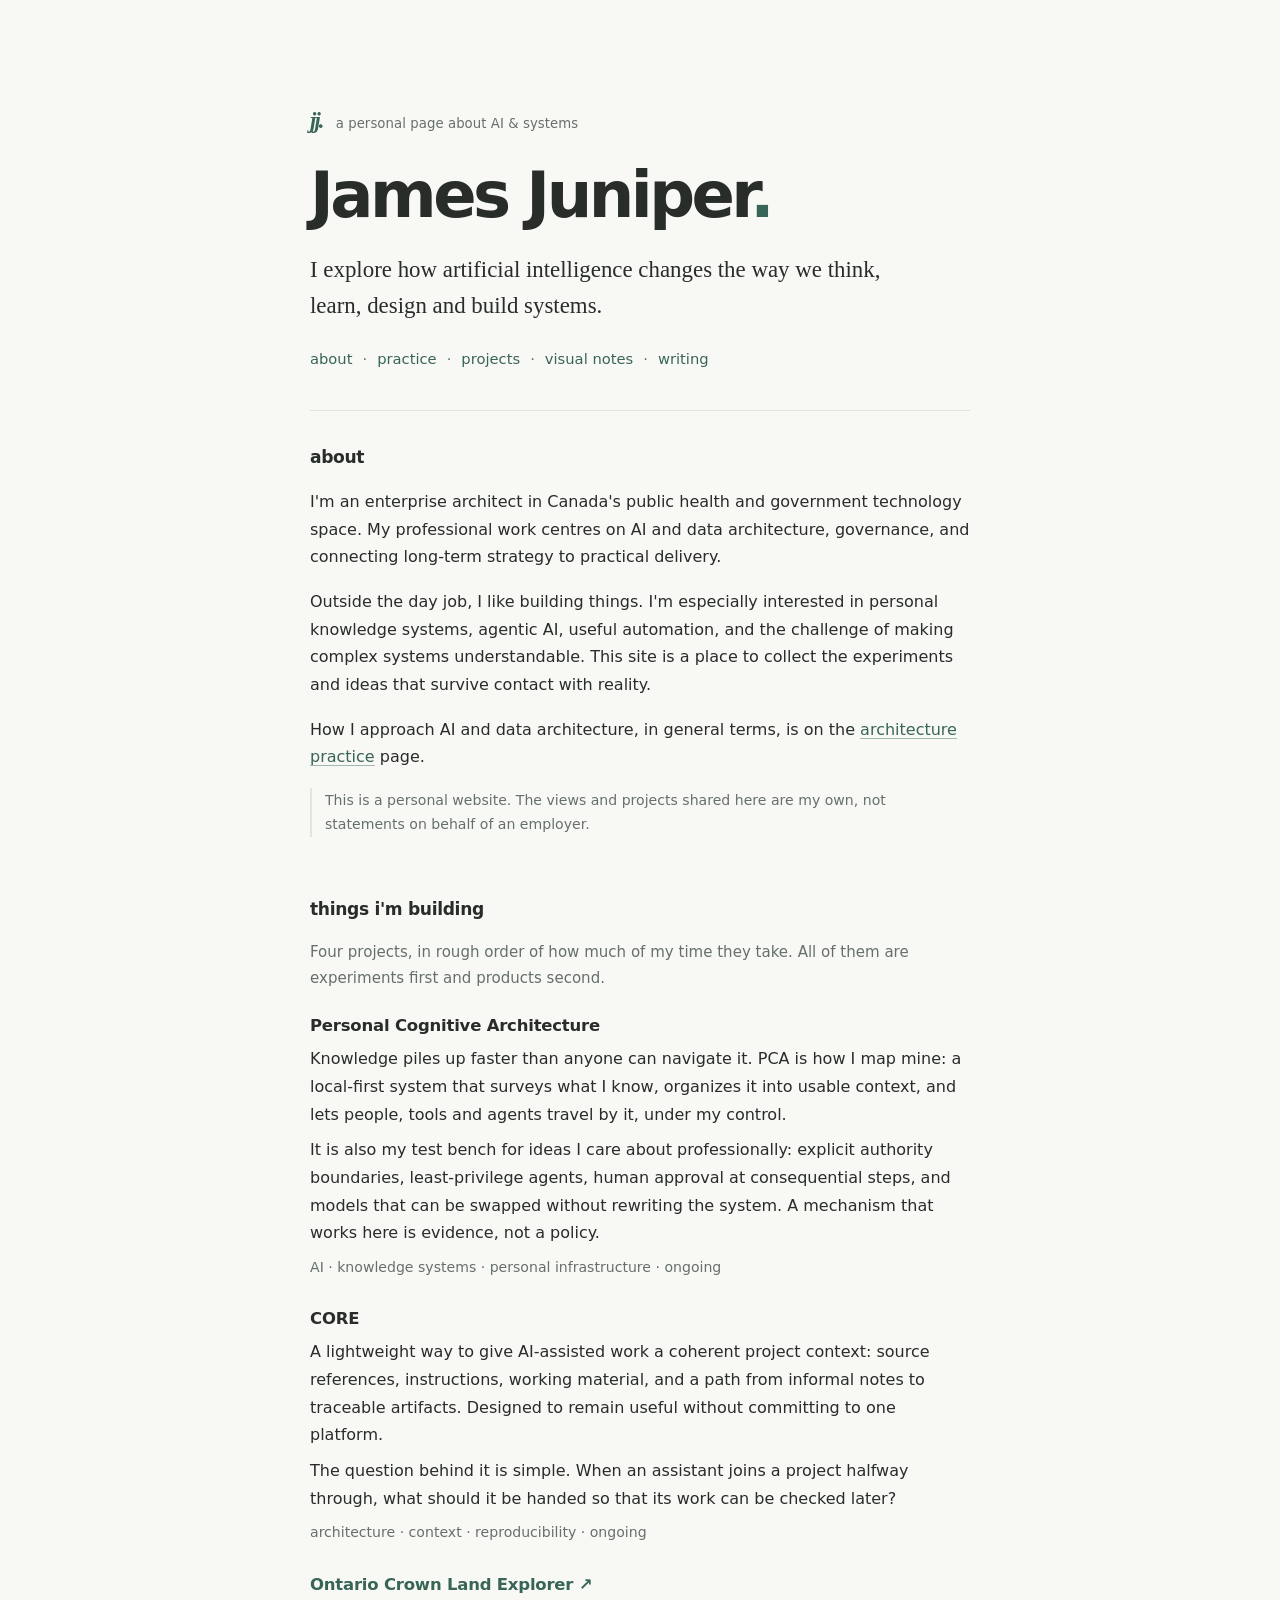
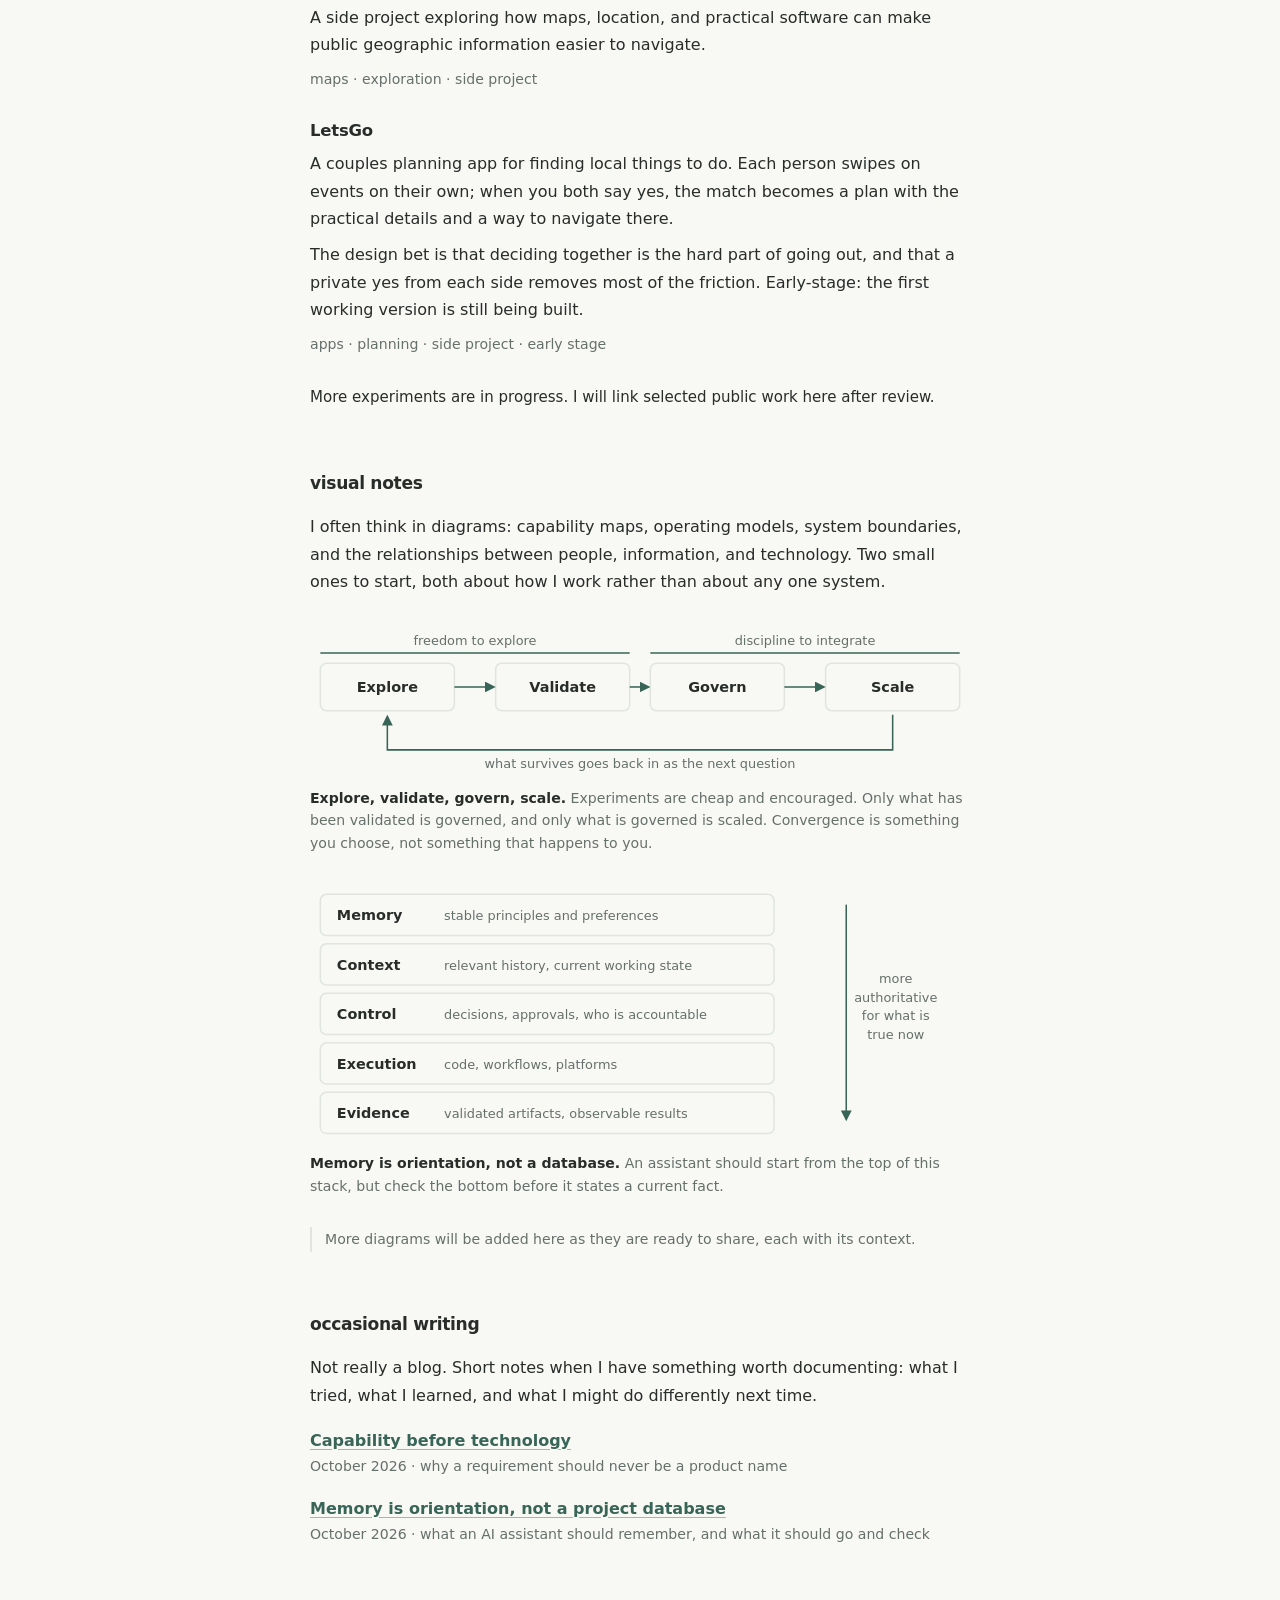
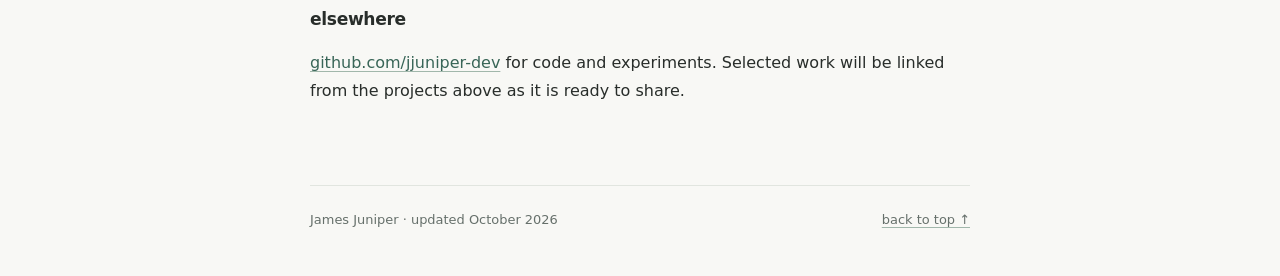
==== index.html @ 97892542 "Add architecture practice page and nav link Co-Authored-By: Claude Sonnet 5.5 <noreply@anthropic.com" ====
<!doctype html>
<html lang="en-CA">
<head>
  <meta charset="utf-8">
  <meta name="viewport" content="width=device-width, initial-scale=1">
  <meta name="color-scheme" content="light dark">
  <meta name="theme-color" content="#f8f8f5">
  <meta name="description" content="James Juniper — enterprise architect exploring applied AI, knowledge systems, and how we design and build useful technology.">
  <meta property="og:type" content="website">
  <meta property="og:title" content="James Juniper — AI & systems">
  <meta property="og:description" content="Ideas, experiments, systems, and the occasional note on AI and architecture.">
  <meta property="og:url" content="https://jjuniper-dev.github.io/">
  <meta name="author" content="James Juniper">
  <title>James Juniper — AI & systems</title>
  <link rel="stylesheet" href="styles.css">
  <link rel="icon" href="data:image/svg+xml,%3Csvg xmlns='http://www.w3.org/2000/svg' viewBox='0 0 64 64'%3E%3Crect width='64' height='64' rx='12' fill='%23252e29'/%3E%3Ctext x='32' y='43' text-anchor='middle' font-family='Georgia,serif' font-size='35' fill='white'%3Ej%3C/text%3E%3C/svg%3E">
</head>
<body id="top">
  <a class="skip-link" href="#main">Skip to content</a>
  <div class="page">
    <header class="site-header">
      <div class="topline"><span class="site-mark" aria-hidden="true">jj.</span><span class="quiet">a personal page about AI &amp; systems</span></div>
      <h1>James Juniper<span class="period">.</span></h1>
      <p class="lede">I explore how artificial intelligence changes the way we think, learn, design and build systems.</p>
      <nav aria-label="On this page">
        <a href="#about">about</a><span aria-hidden="true">·</span>
        <a href="practice.html">practice</a><span aria-hidden="true">·</span>
        <a href="#projects">projects</a><span aria-hidden="true">·</span>
        <a href="#visual-notes">visual notes</a><span aria-hidden="true">·</span>
        <a href="#writing">writing</a>
      </nav>
    </header>

    <main id="main">
      <section id="about" aria-labelledby="about-heading">
        <h2 id="about-heading">about</h2>
        <p>I'm an enterprise architect in Canada's public health and government technology space. My professional work centres on AI and data architecture, governance, and connecting long-term strategy to practical delivery.</p>
        <p>Outside the day job, I like building things. I'm especially interested in personal knowledge systems, agentic AI, useful automation, and the challenge of making complex systems understandable. This site is a place to collect the experiments and ideas that survive contact with reality.</p>
        <p>How I approach AI and data architecture, in general terms, is on the <a href="practice.html">architecture practice</a> page.</p>
        <p class="aside">This is a personal website. The views and projects shared here are my own, not statements on behalf of an employer.</p>
      </section>

      <section id="projects" aria-labelledby="projects-heading">
        <h2 id="projects-heading">things I'm building</h2>
        <p class="lead-in">Four projects, in rough order of how much of my time they take. All of them are experiments first and products second.</p>

        <div class="project">
          <h3>Personal Cognitive Architecture</h3>
          <p>Knowledge piles up faster than anyone can navigate it. PCA is how I map mine: a local-first system that surveys what I know, organizes it into usable context, and lets people, tools and agents travel by it, under my control.</p>
          <p>It is also my test bench for ideas I care about professionally: explicit authority boundaries, least-privilege agents, human approval at consequential steps, and models that can be swapped without rewriting the system. A mechanism that works here is evidence, not a policy.</p>
          <p class="meta">AI · knowledge systems · personal infrastructure · ongoing</p>
        </div>

        <div class="project">
          <h3>CORE</h3>
          <p>A lightweight way to give AI-assisted work a coherent project context: source references, instructions, working material, and a path from informal notes to traceable artifacts. Designed to remain useful without committing to one platform.</p>
          <p>The question behind it is simple. When an assistant joins a project halfway through, what should it be handed so that its work can be checked later?</p>
          <p class="meta">architecture · context · reproducibility · ongoing</p>
        </div>

        <div class="project">
          <h3><a href="https://github.com/jjuniper-dev/ontario-crown-land-explorer">Ontario Crown Land Explorer <span aria-hidden="true">↗</span></a></h3>
          <p>A side project exploring how maps, location, and practical software can make public geographic information easier to navigate.</p>
          <p class="meta">maps · exploration · side project</p>
        </div>

        <div class="project">
          <h3>LetsGo</h3>
          <p>A couples planning app for finding local things to do. Each person swipes on events on their own; when you both say yes, the match becomes a plan with the practical details and a way to navigate there.</p>
          <p>The design bet is that deciding together is the hard part of going out, and that a private yes from each side removes most of the friction. Early-stage: the first working version is still being built.</p>
          <p class="meta">apps · planning · side project · early stage</p>
        </div>

        <p class="more">More experiments are in progress. I will link selected public work here after review.</p>
      </section>

      <section id="visual-notes" aria-labelledby="visuals-heading">
        <h2 id="visuals-heading">visual notes</h2>
        <p>I often think in diagrams: capability maps, operating models, system boundaries, and the relationships between people, information, and technology. Two small ones to start, both about how I work rather than about any one system.</p>

        <figure>
          <svg viewBox="0 0 640 150" role="img" aria-labelledby="fig1-title fig1-desc" xmlns="http://www.w3.org/2000/svg">
            <title id="fig1-title">Explore, validate, govern, scale</title>
            <desc id="fig1-desc">Four stages in a row: explore, validate, govern, scale. A return arrow runs from scale back to explore, and a bracket marks explore and validate as the freedom to explore and govern and scale as the discipline to integrate.</desc>
            <defs>
              <marker id="arr" viewBox="0 0 10 10" refX="8" refY="5" markerWidth="7" markerHeight="7" orient="auto-start-reverse">
                <path d="M0 0L10 5L0 10z" class="fig-fill"/>
              </marker>
            </defs>
            <g class="fig-box">
              <rect x="10" y="40" width="130" height="46" rx="6"/>
              <rect x="180" y="40" width="130" height="46" rx="6"/>
              <rect x="330" y="40" width="130" height="46" rx="6"/>
              <rect x="500" y="40" width="130" height="46" rx="6"/>
            </g>
            <g class="fig-text" text-anchor="middle">
              <text x="75" y="68">Explore</text>
              <text x="245" y="68">Validate</text>
              <text x="395" y="68">Govern</text>
              <text x="565" y="68">Scale</text>
            </g>
            <g class="fig-line" fill="none" marker-end="url(#arr)">
              <path d="M140 63H178"/>
              <path d="M310 63H328"/>
              <path d="M460 63H498"/>
              <path d="M565 90V124H75V92"/>
            </g>
            <g class="fig-muted" text-anchor="middle">
              <text x="160" y="22">freedom to explore</text>
              <text x="480" y="22">discipline to integrate</text>
              <text x="320" y="142">what survives goes back in as the next question</text>
            </g>
            <g class="fig-line" fill="none">
              <path d="M10 30H310"/>
              <path d="M330 30H630"/>
            </g>
          </svg>
          <figcaption><strong>Explore, validate, govern, scale.</strong> Experiments are cheap and encouraged. Only what has been validated is governed, and only what is governed is scaled. Convergence is something you choose, not something that happens to you.</figcaption>
        </figure>

        <figure>
          <svg viewBox="0 0 640 250" role="img" aria-labelledby="fig2-title fig2-desc" xmlns="http://www.w3.org/2000/svg">
            <title id="fig2-title">Five layers from stable principles to observable evidence</title>
            <desc id="fig2-desc">A stack of five layers. From top to bottom: memory for stable preferences and principles, context for relevant history and current working state, control for decisions and approvals, execution for code and workflows, evidence for validated results. The lower layers are more authoritative for current facts.</desc>
            <g class="fig-box">
              <rect x="10" y="10" width="440" height="40" rx="6"/>
              <rect x="10" y="58" width="440" height="40" rx="6"/>
              <rect x="10" y="106" width="440" height="40" rx="6"/>
              <rect x="10" y="154" width="440" height="40" rx="6"/>
              <rect x="10" y="202" width="440" height="40" rx="6"/>
            </g>
            <g class="fig-text">
              <text x="26" y="35">Memory</text>
              <text x="26" y="83">Context</text>
              <text x="26" y="131">Control</text>
              <text x="26" y="179">Execution</text>
              <text x="26" y="227">Evidence</text>
            </g>
            <g class="fig-muted">
              <text x="130" y="35">stable principles and preferences</text>
              <text x="130" y="83">relevant history, current working state</text>
              <text x="130" y="131">decisions, approvals, who is accountable</text>
              <text x="130" y="179">code, workflows, platforms</text>
              <text x="130" y="227">validated artifacts, observable results</text>
            </g>
            <g class="fig-line" fill="none" marker-end="url(#arr)">
              <path d="M520 20V228"/>
            </g>
            <g class="fig-muted" text-anchor="middle">
              <text x="568" y="96">more</text>
              <text x="568" y="114">authoritative</text>
              <text x="568" y="132">for what is</text>
              <text x="568" y="150">true now</text>
            </g>
          </svg>
          <figcaption><strong>Memory is orientation, not a database.</strong> An assistant should start from the top of this stack, but check the bottom before it states a current fact.</figcaption>
        </figure>

        <p class="aside">More diagrams will be added here as they are ready to share, each with its context.</p>
      </section>

      <section id="writing" aria-labelledby="writing-heading">
        <h2 id="writing-heading">occasional writing</h2>
        <p>Not really a blog. Short notes when I have something worth documenting: what I tried, what I learned, and what I might do differently next time.</p>
        <ul class="posts">
          <li>
            <a href="writing/capability-before-technology.html">Capability before technology</a>
            <span class="meta">October 2026 · why a requirement should never be a product name</span>
          </li>
          <li>
            <a href="writing/memory-is-orientation.html">Memory is orientation, not a project database</a>
            <span class="meta">October 2026 · what an AI assistant should remember, and what it should go and check</span>
          </li>
        </ul>
      </section>

      <section id="elsewhere" aria-labelledby="elsewhere-heading">
        <h2 id="elsewhere-heading">elsewhere</h2>
        <p><a href="https://github.com/jjuniper-dev">github.com/jjuniper-dev</a> for code and experiments. Selected work will be linked from the projects above as it is ready to share.</p>
      </section>
    </main>

    <footer>
      <span>James Juniper · updated October 2026</span>
      <a href="#top">back to top ↑</a>
    </footer>
  </div>
</body>
</html>
---- styles.css ----
/* A small, accessible personal website. No framework, no scripts, no tracking. */
:root {
  color-scheme: light dark;
  --bg: #f8f8f5;
  --ink: #282d2a;
  --muted: #66706b;
  --accent: #386557;
  --rule: #e1e5df;
  --max: 710px;
}
* { box-sizing: border-box; }
html { scroll-behavior: smooth; scroll-padding-top: 1.5rem; }
body {
  margin: 0;
  background: var(--bg);
  color: var(--ink);
  font-family: ui-sans-serif, system-ui, -apple-system, BlinkMacSystemFont, "Segoe UI", sans-serif;
  font-size: 16px;
  line-height: 1.73;
  -webkit-font-smoothing: antialiased;
}
.page { max-width: var(--max); padding: 0 25px; margin: 0 auto; }
a { color: var(--accent); text-decoration-color: #a1b7ab; text-underline-offset: .2em; }
a:hover { text-decoration-color: currentColor; }
a:focus-visible { outline: 2px solid var(--accent); outline-offset: 4px; border-radius: 2px; }
.skip-link { position: absolute; left: -1000px; top: 8px; padding: 8px 12px; z-index: 10; background: var(--bg); }
.skip-link:focus { left: 12px; }
.site-header { padding-top: clamp(48px, 11vw, 102px); padding-bottom: 39px; border-bottom: 1px solid var(--rule); }
.topline { display: flex; align-items: baseline; gap: 13px; color: var(--muted); font-size: .83rem; letter-spacing: .005em; }
.site-mark { font-family: Georgia, "Times New Roman", serif; font-size: 1.4rem; font-weight: bold; font-style: italic; color: var(--accent); letter-spacing: -.08em; }
h1 { margin: 18px 0 4px; font-size: clamp(2.55rem, 7vw, 4rem); line-height: 1.13; letter-spacing: -.055em; font-weight: 650; }
.period { color: var(--accent); }
.lede { font-family: Georgia, "Times New Roman", serif; font-size: clamp(1.15rem, 3vw, 1.43rem); line-height: 1.55; margin: 21px 0 23px; max-width: 590px; }
nav { display: flex; flex-wrap: wrap; gap: 10px; color: var(--muted); font-size: .92rem; }
nav a { text-decoration: none; color: var(--accent); }
nav a:hover { text-decoration: underline; }
section { padding: 32px 0 8px; scroll-margin-top: 20px; }
section + section { margin-top: 1px; }
h2 { font-size: 1.07rem; font-weight: 700; letter-spacing: -.02em; margin: 0 0 15px; text-transform: lowercase; }
p { margin: 0 0 17px; }
h3 { font-size: 1.03rem; line-height: 1.45; margin: 0 0 7px; font-weight: 650; letter-spacing: -.012em; }
h3 a { text-decoration: none; }
h3 a:hover { text-decoration: underline; }
.project { margin: 23px 0 28px; }
.project p { margin-bottom: 8px; }
.meta, .aside { font-size: .88rem; color: var(--muted); }
.aside { padding-left: 13px; border-left: 2px solid var(--rule); }
.more { font-size: .94rem; }
footer { display: flex; justify-content: space-between; gap: 12px; border-top: 1px solid var(--rule); color: var(--muted); font-size: .81rem; margin-top: 55px; padding: 23px 0 45px; }
footer a { color: var(--muted); }
@media (max-width: 480px) {
  body { font-size: 15.5px; line-height: 1.69; }
  .page { padding: 0 21px; }
  .site-header { padding-bottom: 26px; }
  section { padding-top: 26px; }
  footer { flex-direction: column; }
}
@media (prefers-color-scheme: dark) {
  :root { --bg: #181d1a; --ink: #e7e9e3; --muted: #abb6ae; --accent: #9ed5b5; --rule: #38433c; }
  a { text-decoration-color: #687e70; }
}
@media (prefers-reduced-motion: reduce) { html { scroll-behavior: auto; } }
@media print {
  :root { --bg: #fff; --ink: #111; --muted: #555; --accent: #164735; --rule: #ddd; }
  body { font-size: 12pt; }
  .site-header { padding-top: 0; }
  nav, .skip-link { display: none; }
  a::after { content: none; }
}

/* Additions: lead-in text, figures, writing list, post pages */
.lead-in { color: var(--muted); font-size: .94rem; }
figure { margin: 26px 0 30px; }
figure svg { width: 100%; height: auto; display: block; }
figcaption { margin-top: 10px; font-size: .88rem; color: var(--muted); line-height: 1.6; }
figcaption strong { color: var(--ink); }
.fig-box rect { fill: none; stroke: var(--rule); stroke-width: 1.5; }
.fig-line { stroke: var(--accent); stroke-width: 1.5; }
.fig-fill { fill: var(--accent); }
.fig-text text { fill: var(--ink); font: 600 14px ui-sans-serif, system-ui, sans-serif; }
.fig-muted text { fill: var(--muted); font: 12.5px ui-sans-serif, system-ui, sans-serif; }
.posts { list-style: none; margin: 0 0 17px; padding: 0; }
.posts li { margin: 0 0 16px; }
.posts a { font-weight: 650; }
.posts .meta { display: block; }
.site-header.slim { padding-top: clamp(28px, 6vw, 56px); padding-bottom: 18px; }
.site-header.slim .site-mark { text-decoration: none; }
.post h1 { font-size: clamp(1.9rem, 5vw, 2.6rem); margin-top: 28px; }
.post h2 { text-transform: none; margin-top: 28px; }
.plain { margin: 0 0 17px; padding-left: 1.2em; }
.plain li { margin-bottom: 6px; }
.post .lede { margin-top: 12px; }
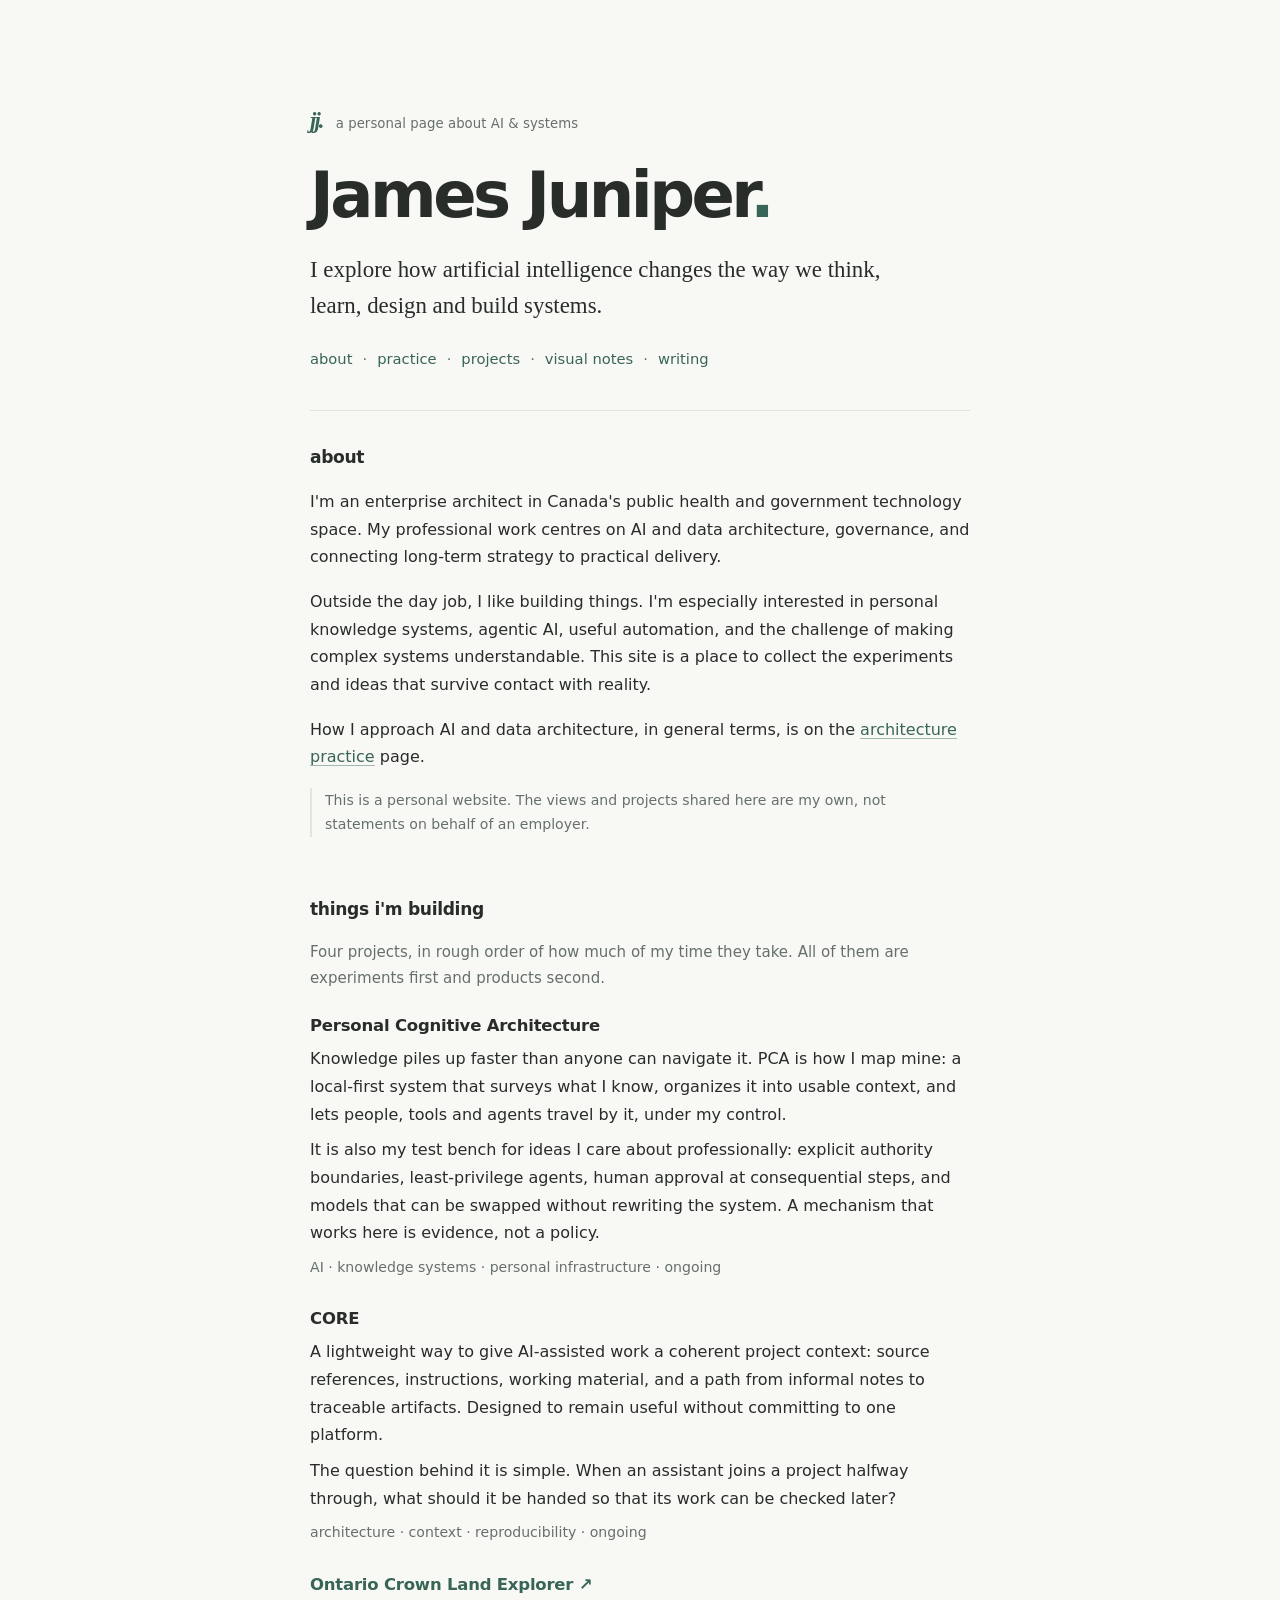
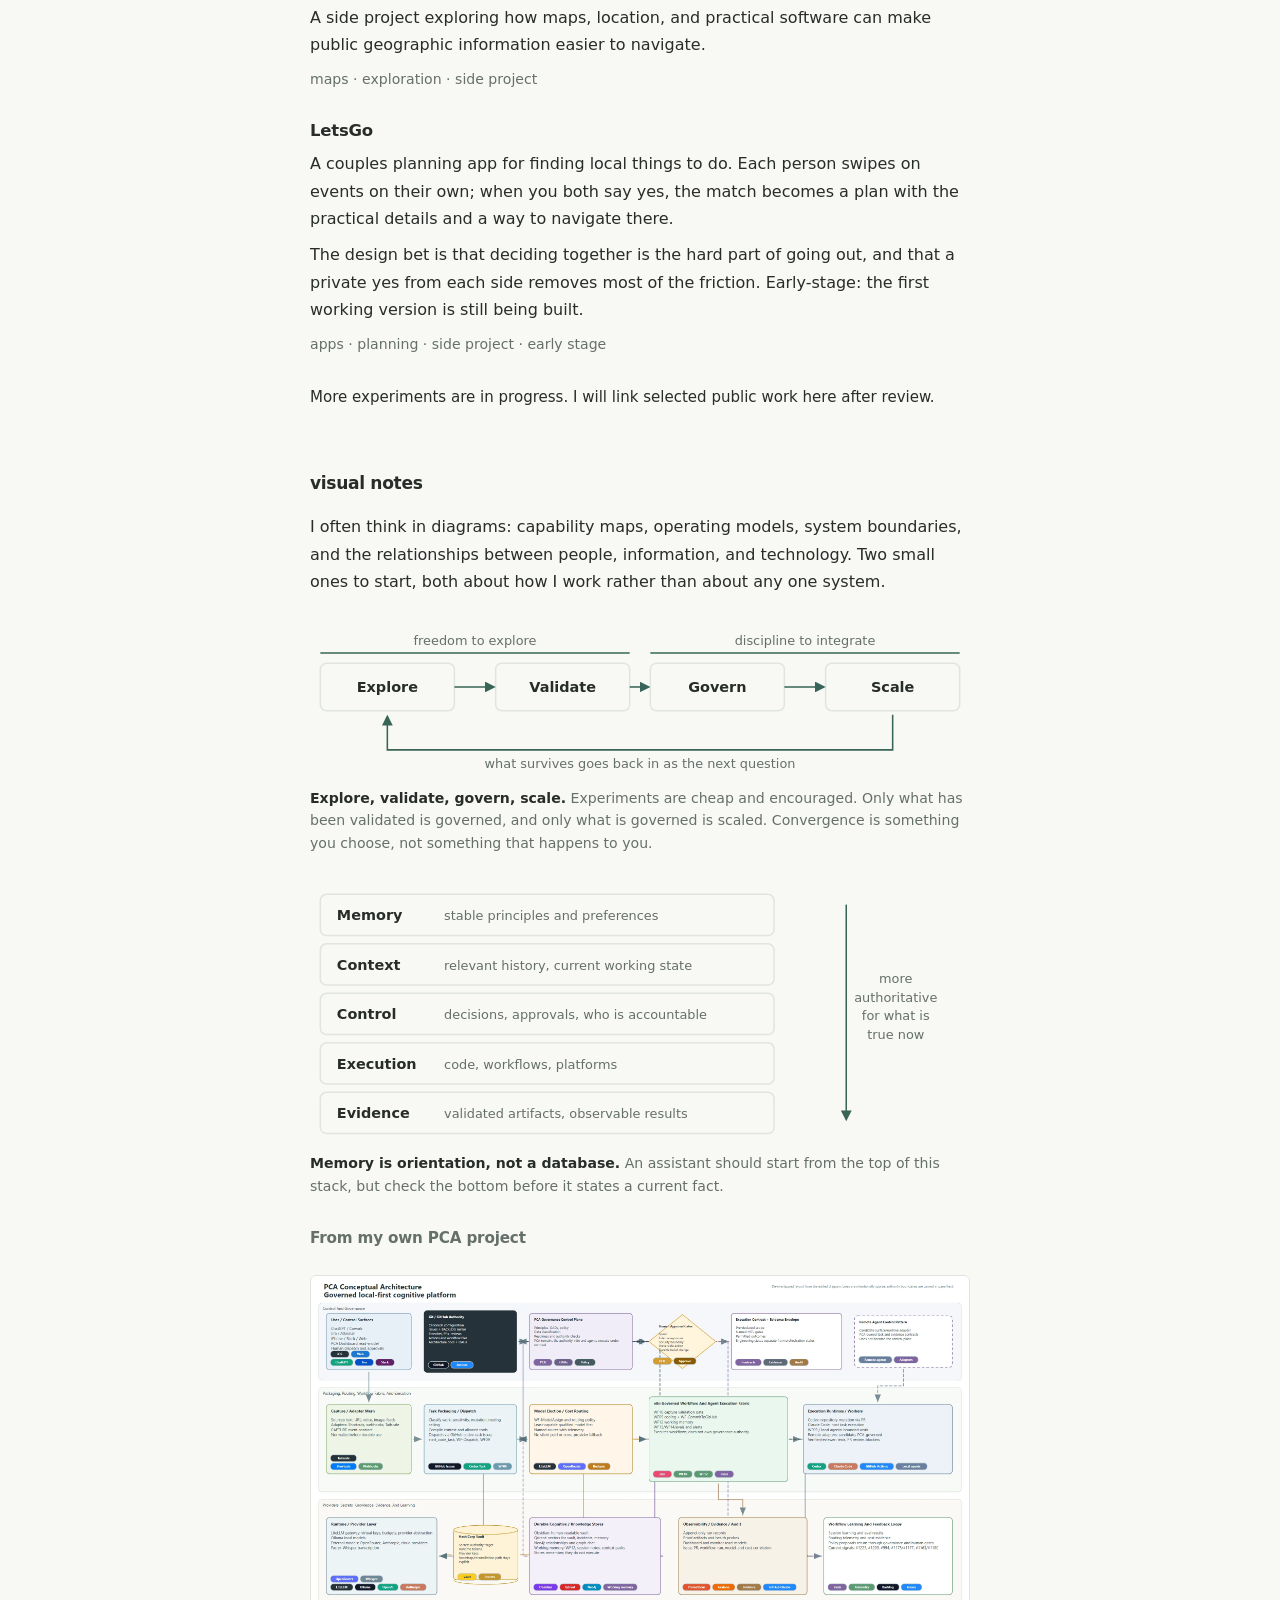
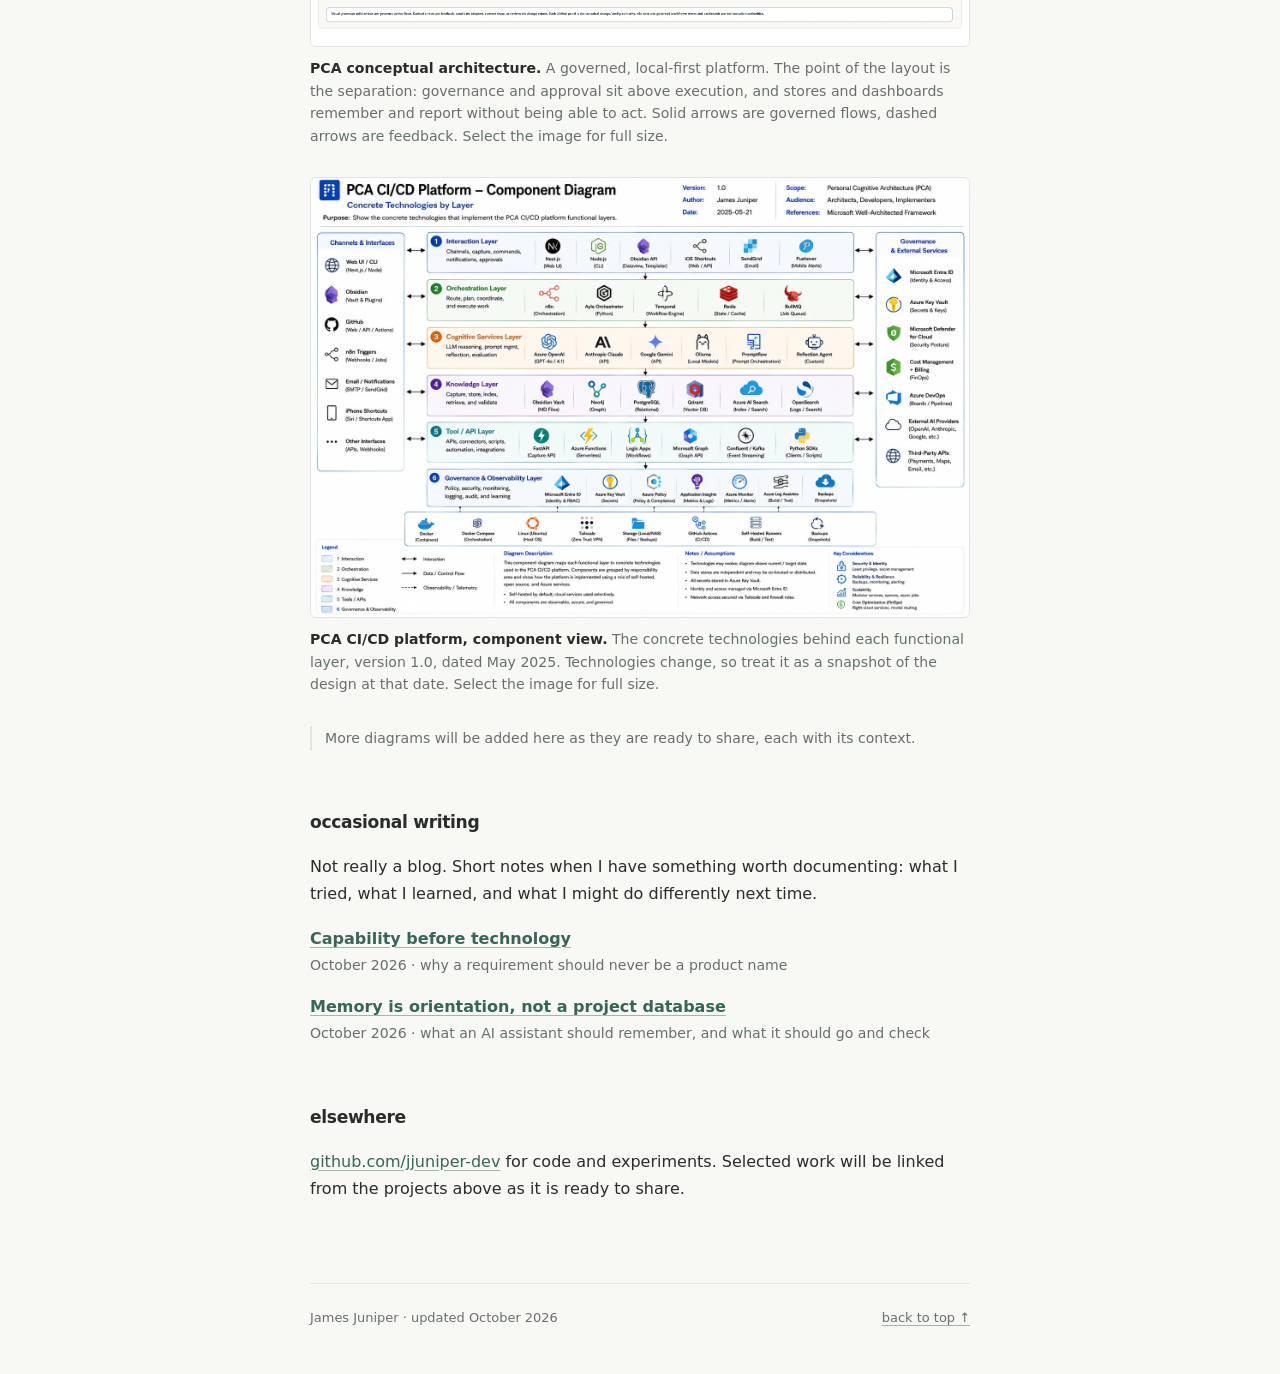
==== commit 54b0126d: "Add two PCA diagrams to visual notes Co-Authored-By: Claude Sonnet 5.5 <noreply@anthropic.com> Claud" ====
--- a/index.html
+++ b/index.html
@@ -156,6 +156,24 @@
           <figcaption><strong>Memory is orientation, not a database.</strong> An assistant should start from the top of this stack, but check the bottom before it states a current fact.</figcaption>
         </figure>
 
+        <h3 class="fig-group">From my own PCA project</h3>
+
+        <figure>
+          <a href="images/pca-conceptual-architecture.webp">
+            <img src="images/pca-conceptual-architecture.webp" width="2560" height="1440" loading="lazy"
+              alt="PCA conceptual architecture. Three bands of boxes: control and governance at the top (control surfaces, GitHub as change authority, governance control plane, human approval gates, execution contract and evidence envelope); packaging, routing and workflow execution in the middle (capture, task dispatch, model routing, a governed workflow fabric, execution runtimes); and providers, secrets, knowledge stores, observability and learning loops at the bottom.">
+          </a>
+          <figcaption><strong>PCA conceptual architecture.</strong> A governed, local-first platform. The point of the layout is the separation: governance and approval sit above execution, and stores and dashboards remember and report without being able to act. Solid arrows are governed flows, dashed arrows are feedback. Select the image for full size.</figcaption>
+        </figure>
+
+        <figure>
+          <a href="images/pca-cicd-components.webp">
+            <img src="images/pca-cicd-components.webp" width="1536" height="1024" loading="lazy"
+              alt="PCA CI/CD platform component diagram. Six layers from top to bottom: interaction, orchestration, cognitive services, knowledge, tools and APIs, and governance and observability, over a base of containers, host, network and storage. Channels and interfaces sit to the left; governance and external services to the right.">
+          </a>
+          <figcaption><strong>PCA CI/CD platform, component view.</strong> The concrete technologies behind each functional layer, version 1.0, dated May 2025. Technologies change, so treat it as a snapshot of the design at that date. Select the image for full size.</figcaption>
+        </figure>
+
         <p class="aside">More diagrams will be added here as they are ready to share, each with its context.</p>
       </section>
 
--- a/styles.css
+++ b/styles.css
@@ -90,3 +90,6 @@
 .plain { margin: 0 0 17px; padding-left: 1.2em; }
 .plain li { margin-bottom: 6px; }
 .post .lede { margin-top: 12px; }
+figure img { width: 100%; height: auto; display: block; border: 1px solid var(--rule); border-radius: 6px; background: #fff; }
+figure > a { display: block; }
+.fig-group { margin: 30px 0 0; font-size: .95rem; color: var(--muted); font-weight: 650; }
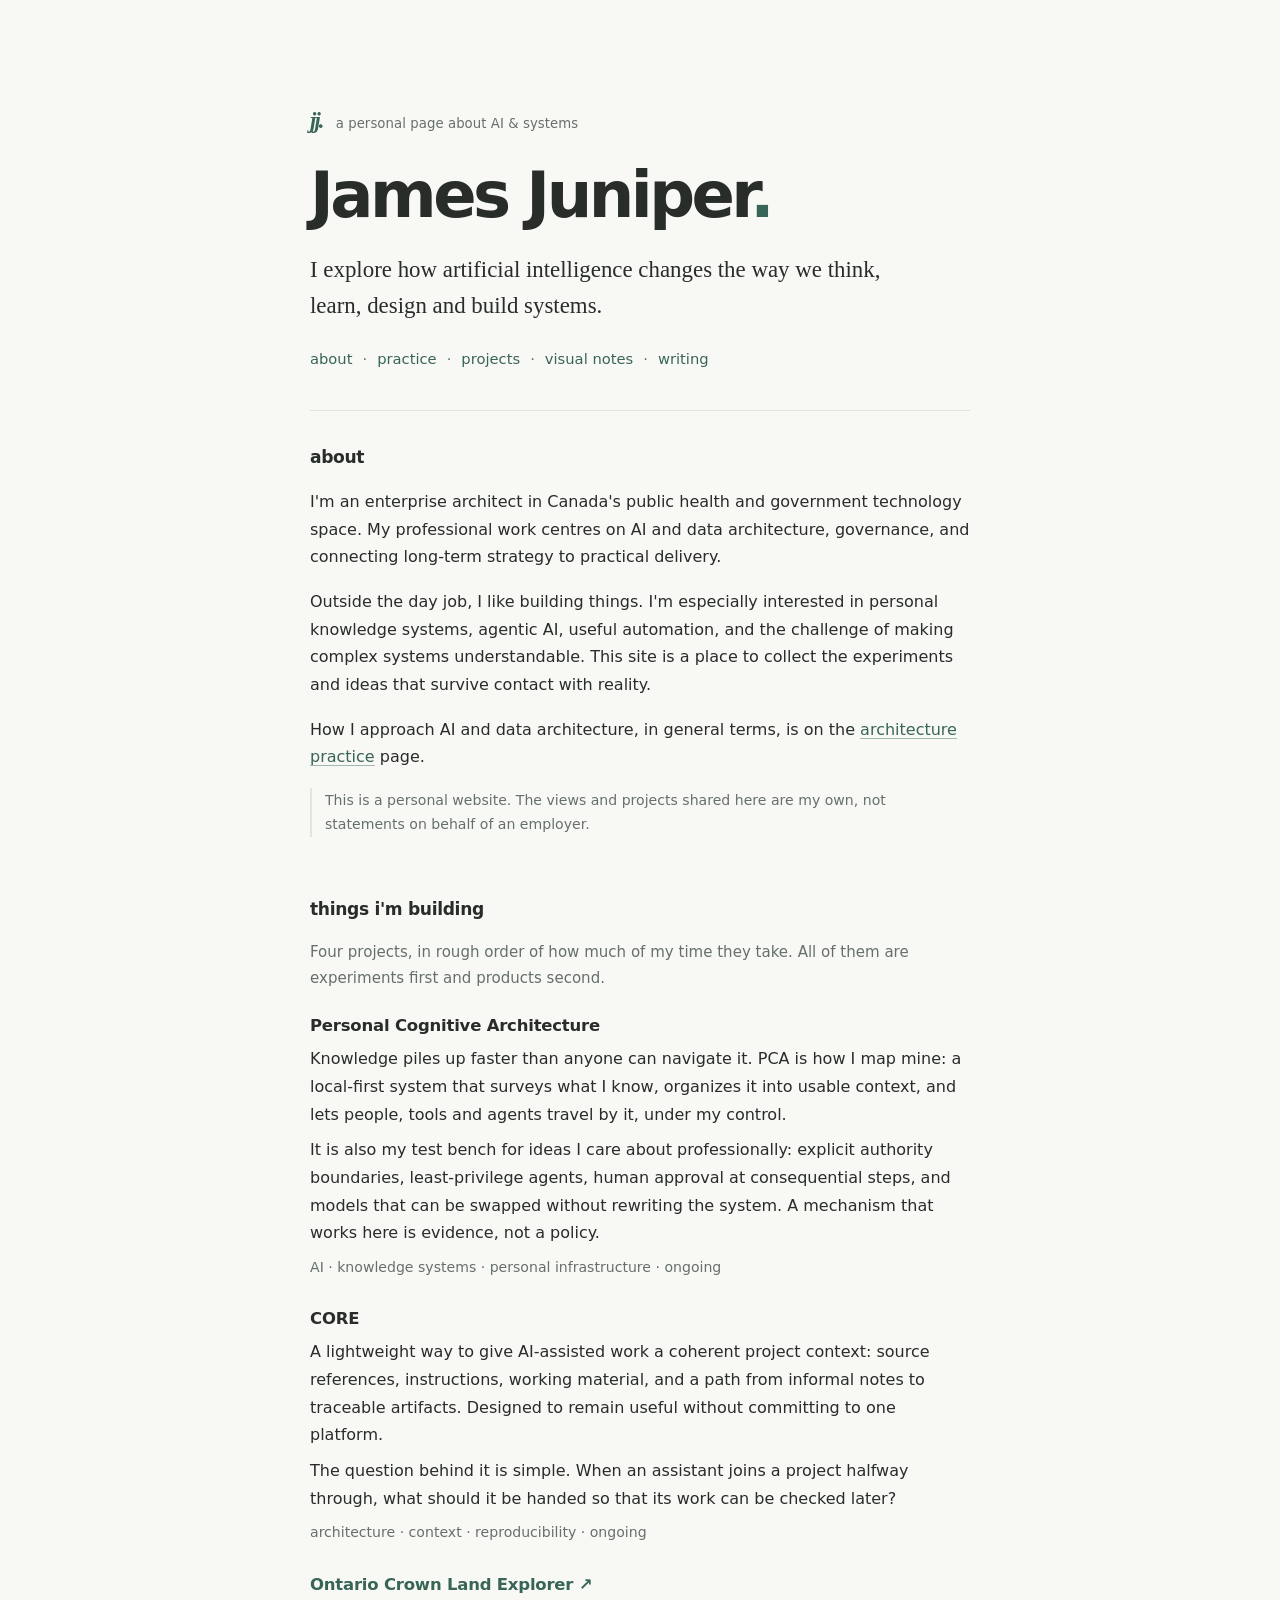
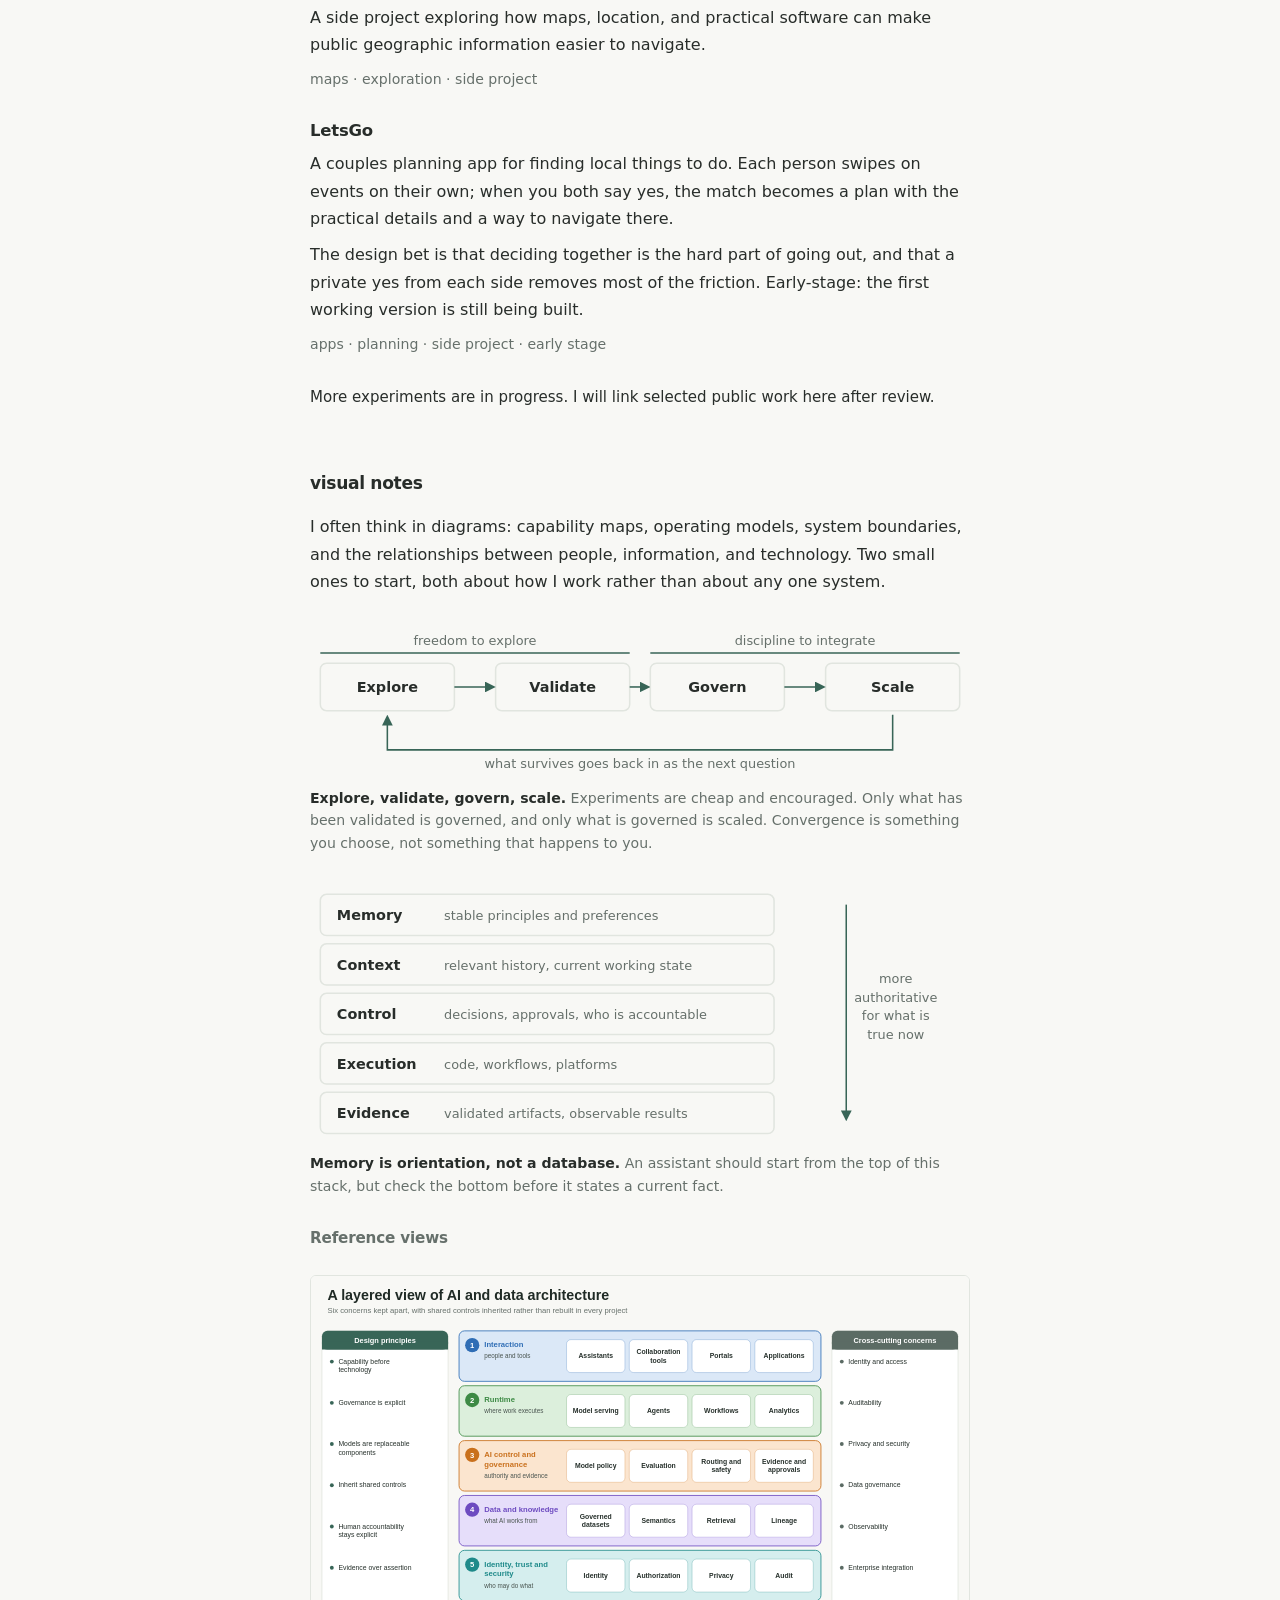
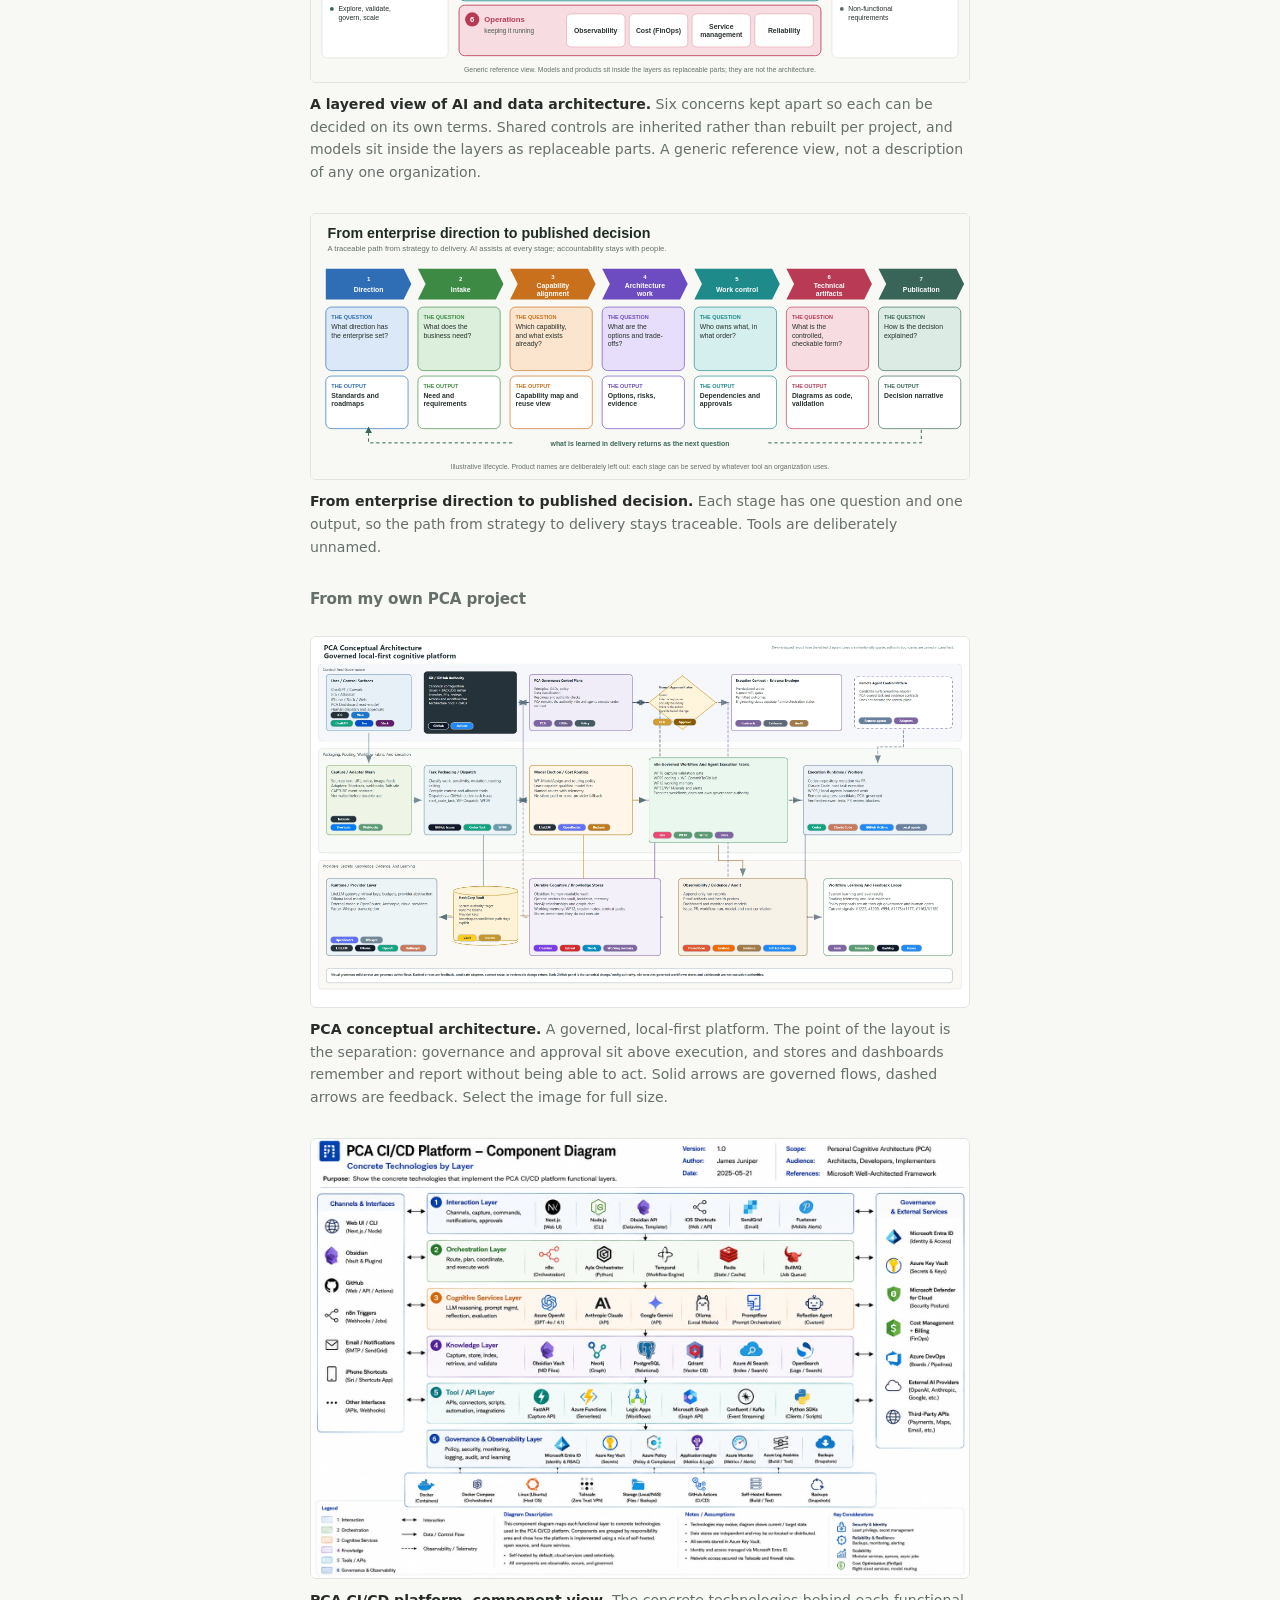
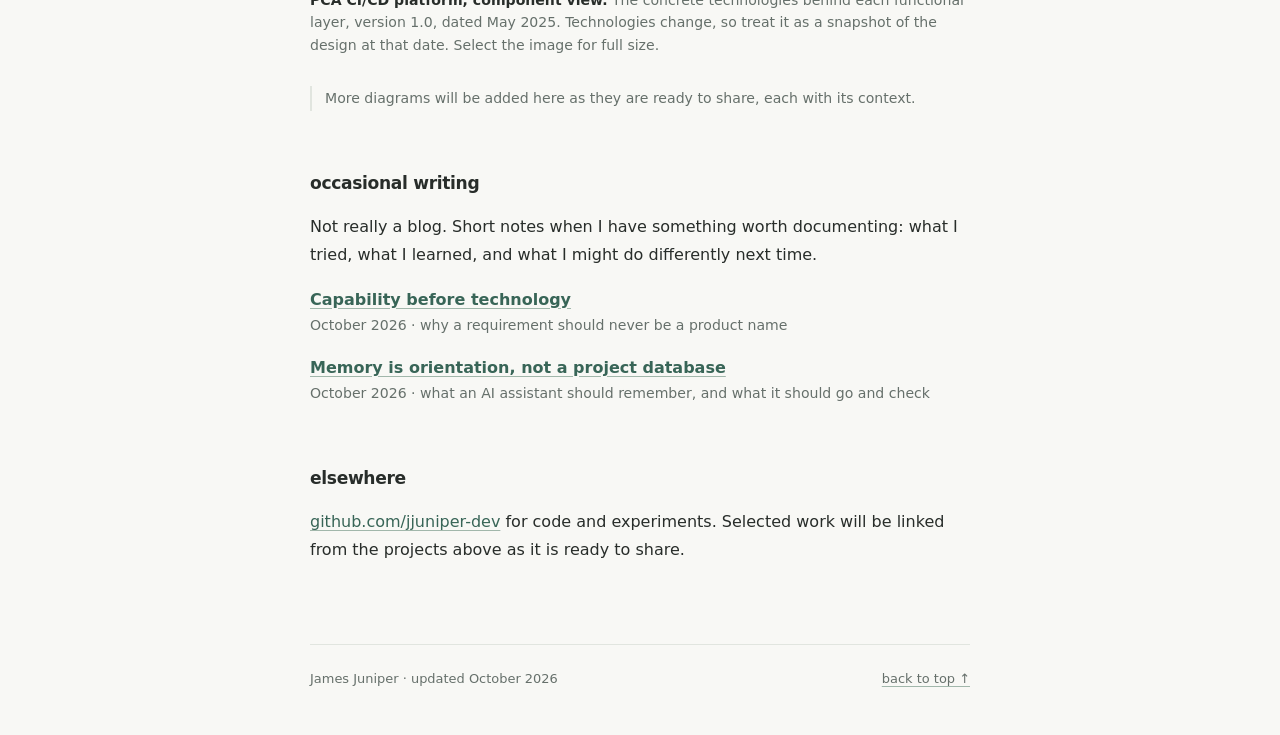
==== commit a6fc2654: "Add two original reference diagrams to visual notes Co-Authored-By: Claude Sonnet 5.5 <noreply@anthr" ====
--- a/index.html
+++ b/index.html
@@ -156,6 +156,24 @@
           <figcaption><strong>Memory is orientation, not a database.</strong> An assistant should start from the top of this stack, but check the bottom before it states a current fact.</figcaption>
         </figure>
 
+        <h3 class="fig-group">Reference views</h3>
+
+        <figure>
+          <a href="images/ai-data-architecture-layers.svg">
+            <img src="images/ai-data-architecture-layers.svg" width="1200" height="740" loading="lazy"
+              alt="A layered view of AI and data architecture. Six stacked layers: interaction, runtime, AI control and governance, data and knowledge, identity trust and security, and operations. A left panel lists design principles and a right panel lists cross-cutting concerns.">
+          </a>
+          <figcaption><strong>A layered view of AI and data architecture.</strong> Six concerns kept apart so each can be decided on its own terms. Shared controls are inherited rather than rebuilt per project, and models sit inside the layers as replaceable parts. A generic reference view, not a description of any one organization.</figcaption>
+        </figure>
+
+        <figure>
+          <a href="images/intent-to-decision-lifecycle.svg">
+            <img src="images/intent-to-decision-lifecycle.svg" width="1200" height="484" loading="lazy"
+              alt="A seven-stage lifecycle: direction, intake, capability alignment, architecture work, work control, technical artifacts, publication. Each stage shows the question it answers and the output it produces, with a return arrow from the last stage to the first.">
+          </a>
+          <figcaption><strong>From enterprise direction to published decision.</strong> Each stage has one question and one output, so the path from strategy to delivery stays traceable. Tools are deliberately unnamed.</figcaption>
+        </figure>
+
         <h3 class="fig-group">From my own PCA project</h3>
 
         <figure>
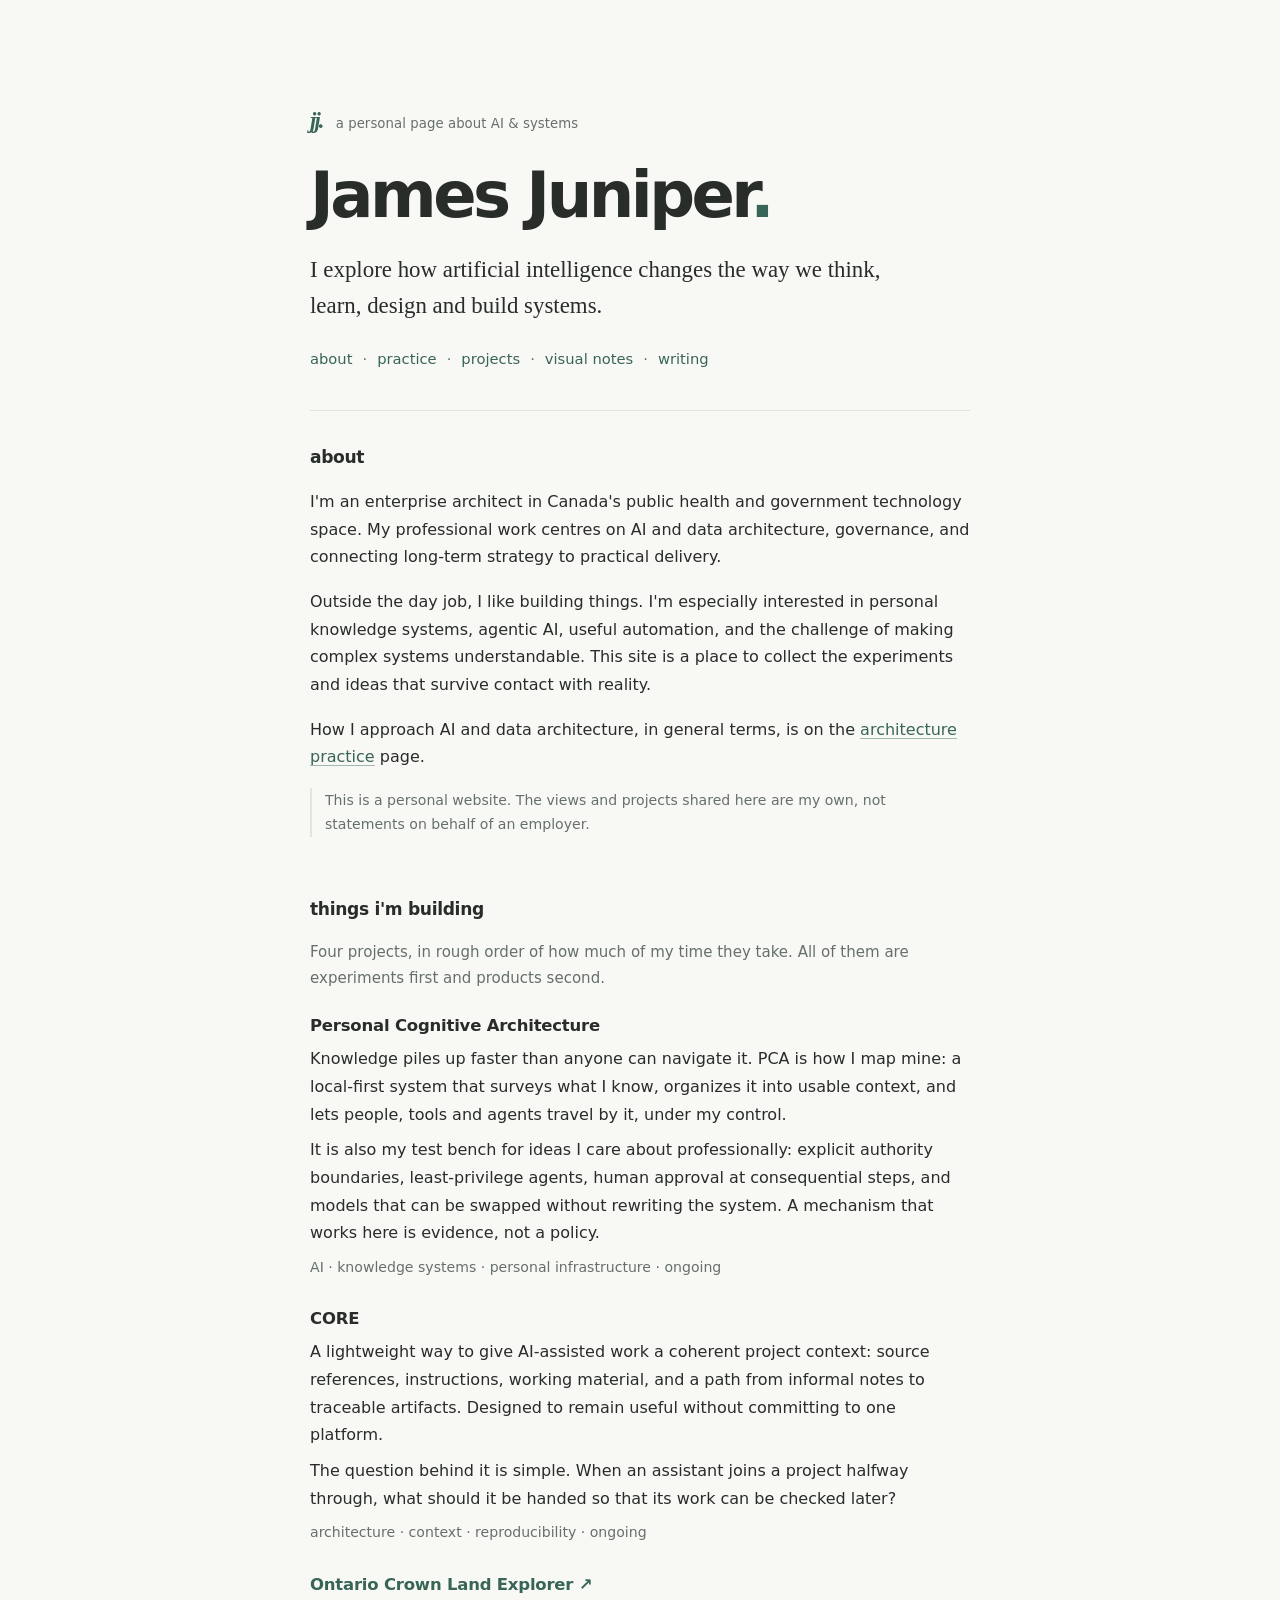
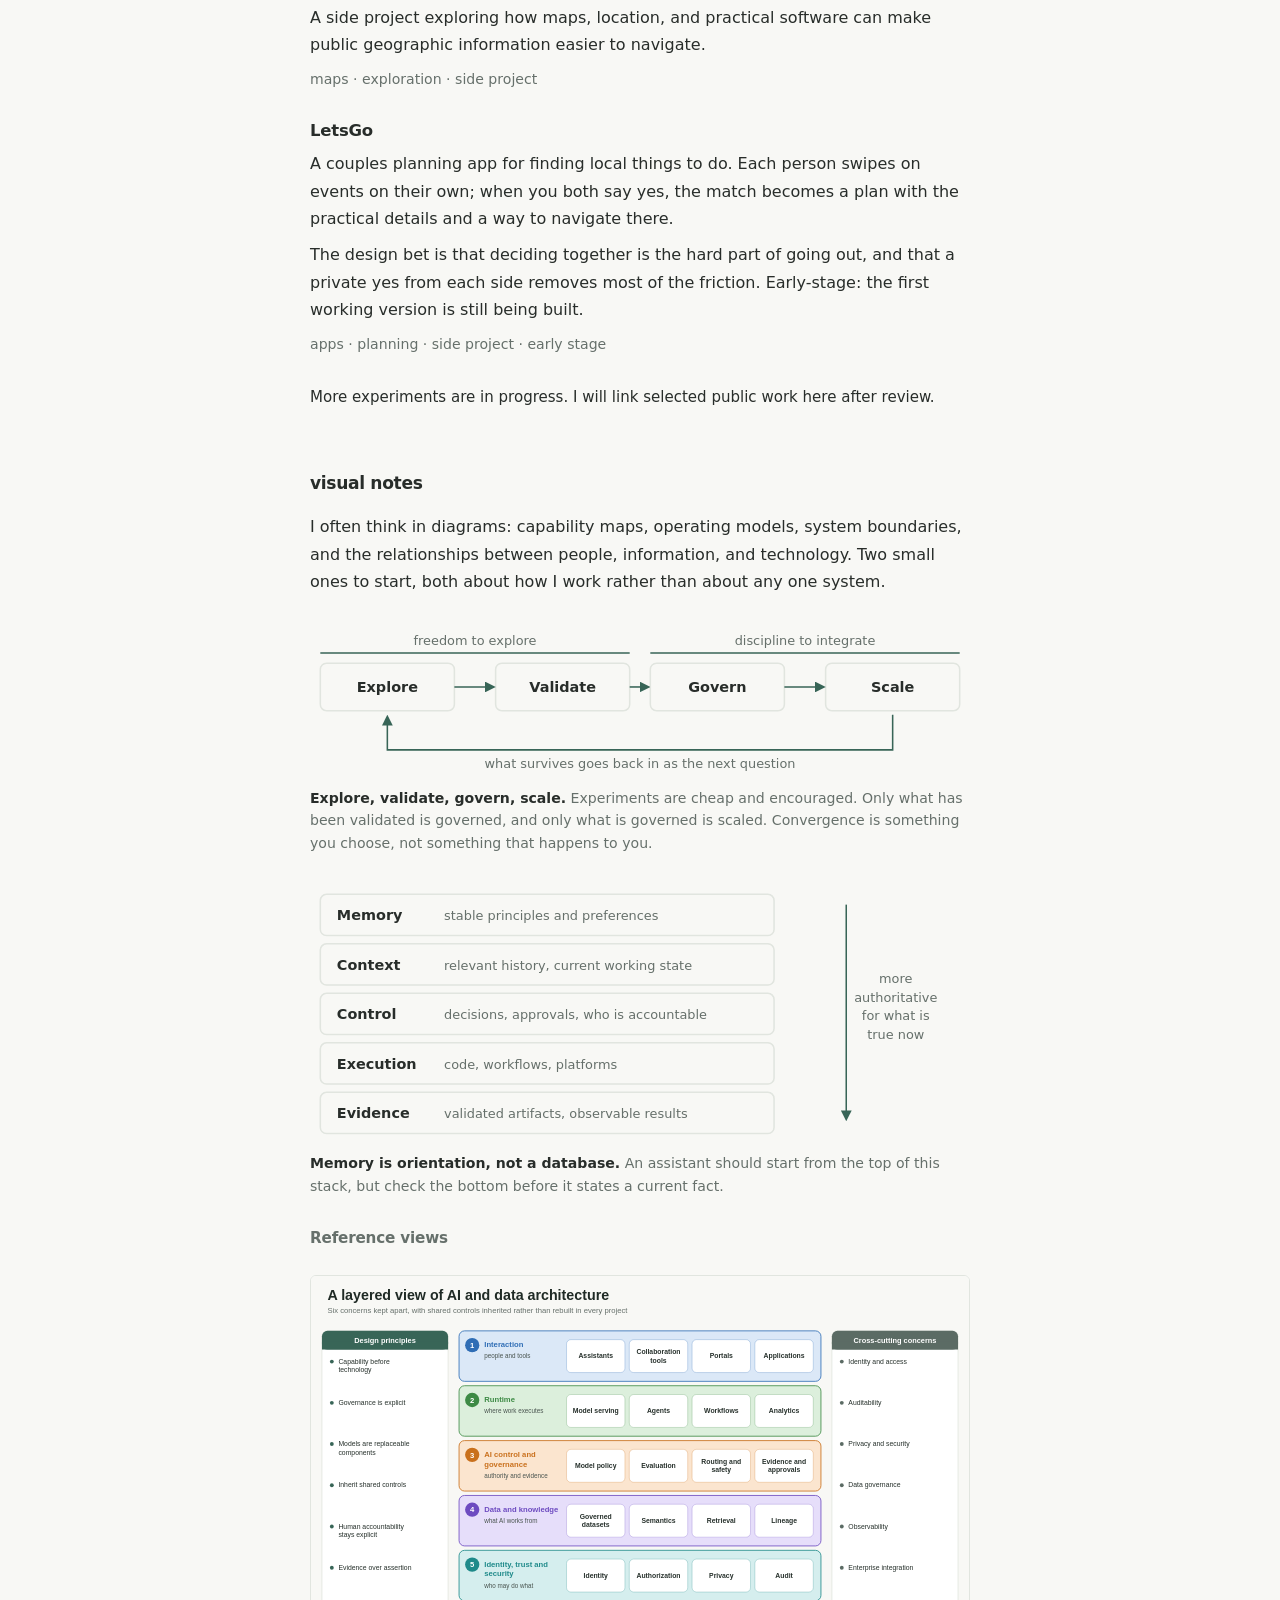
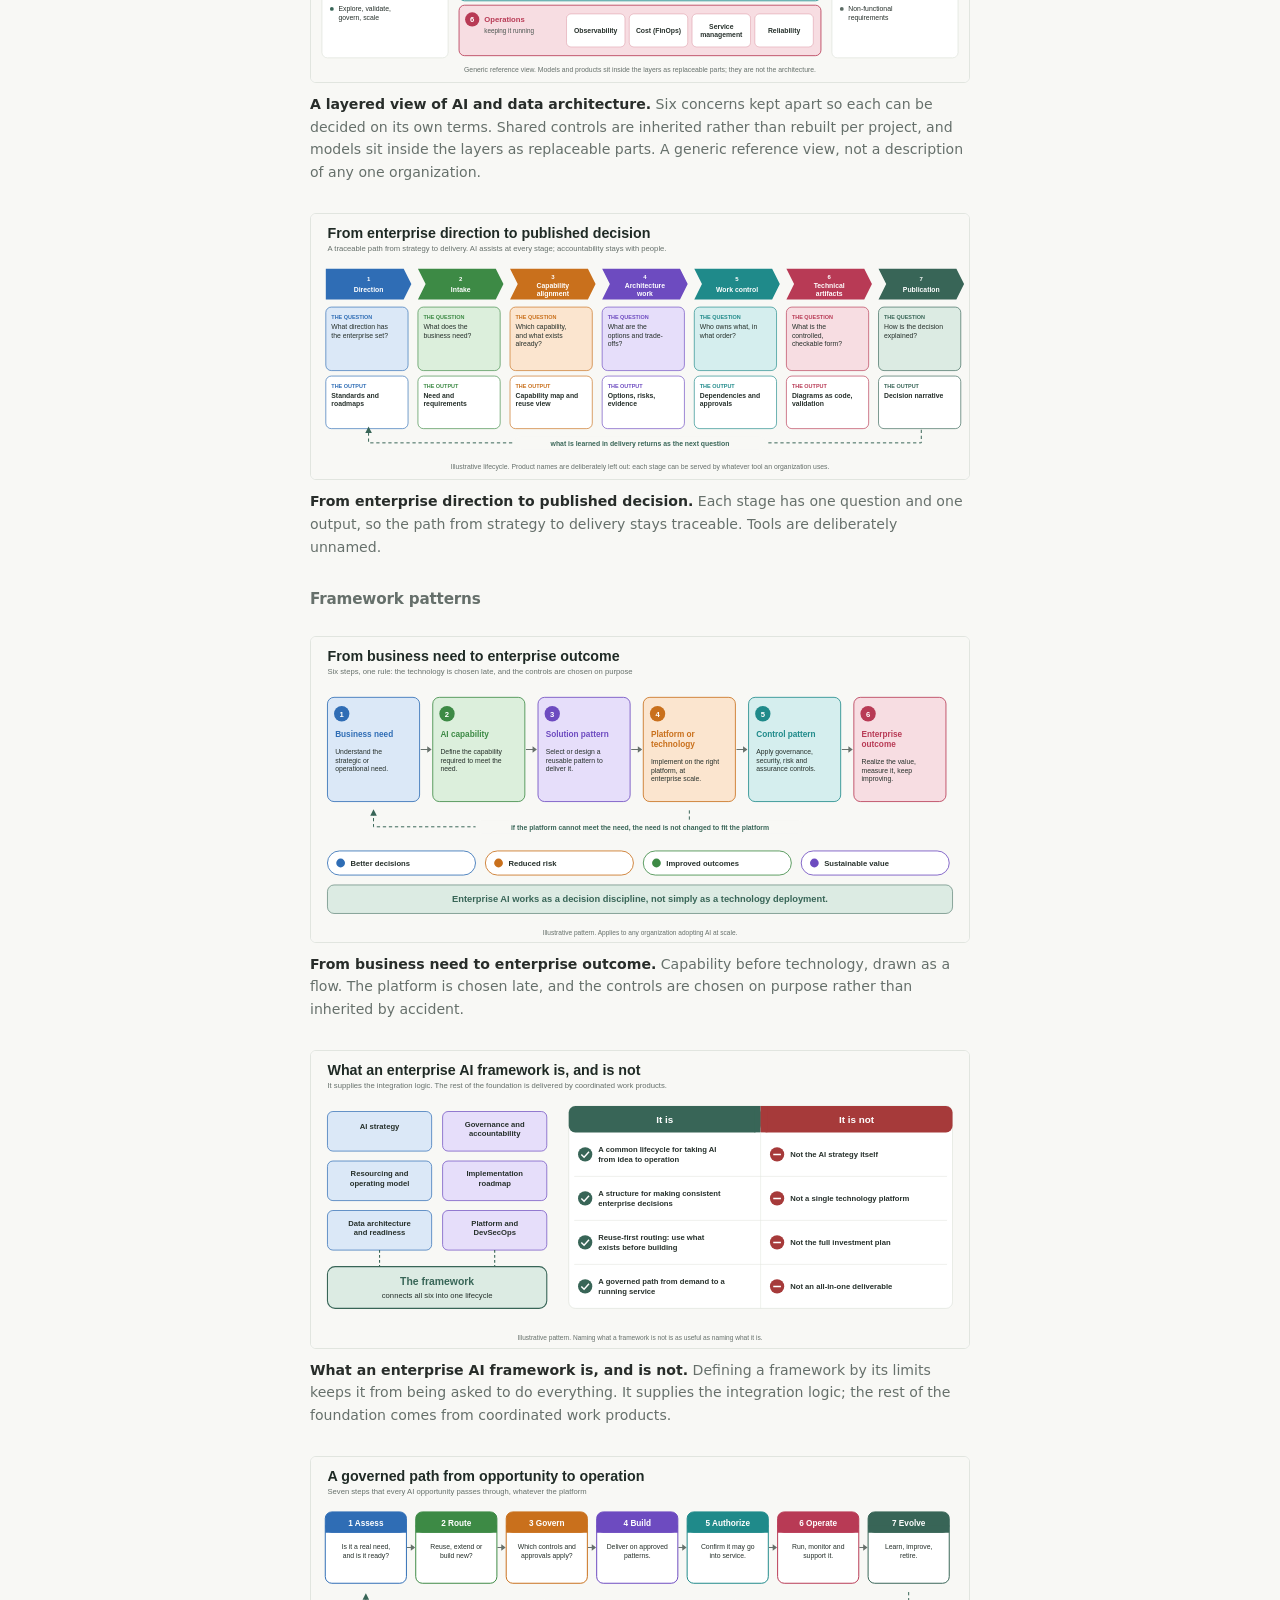
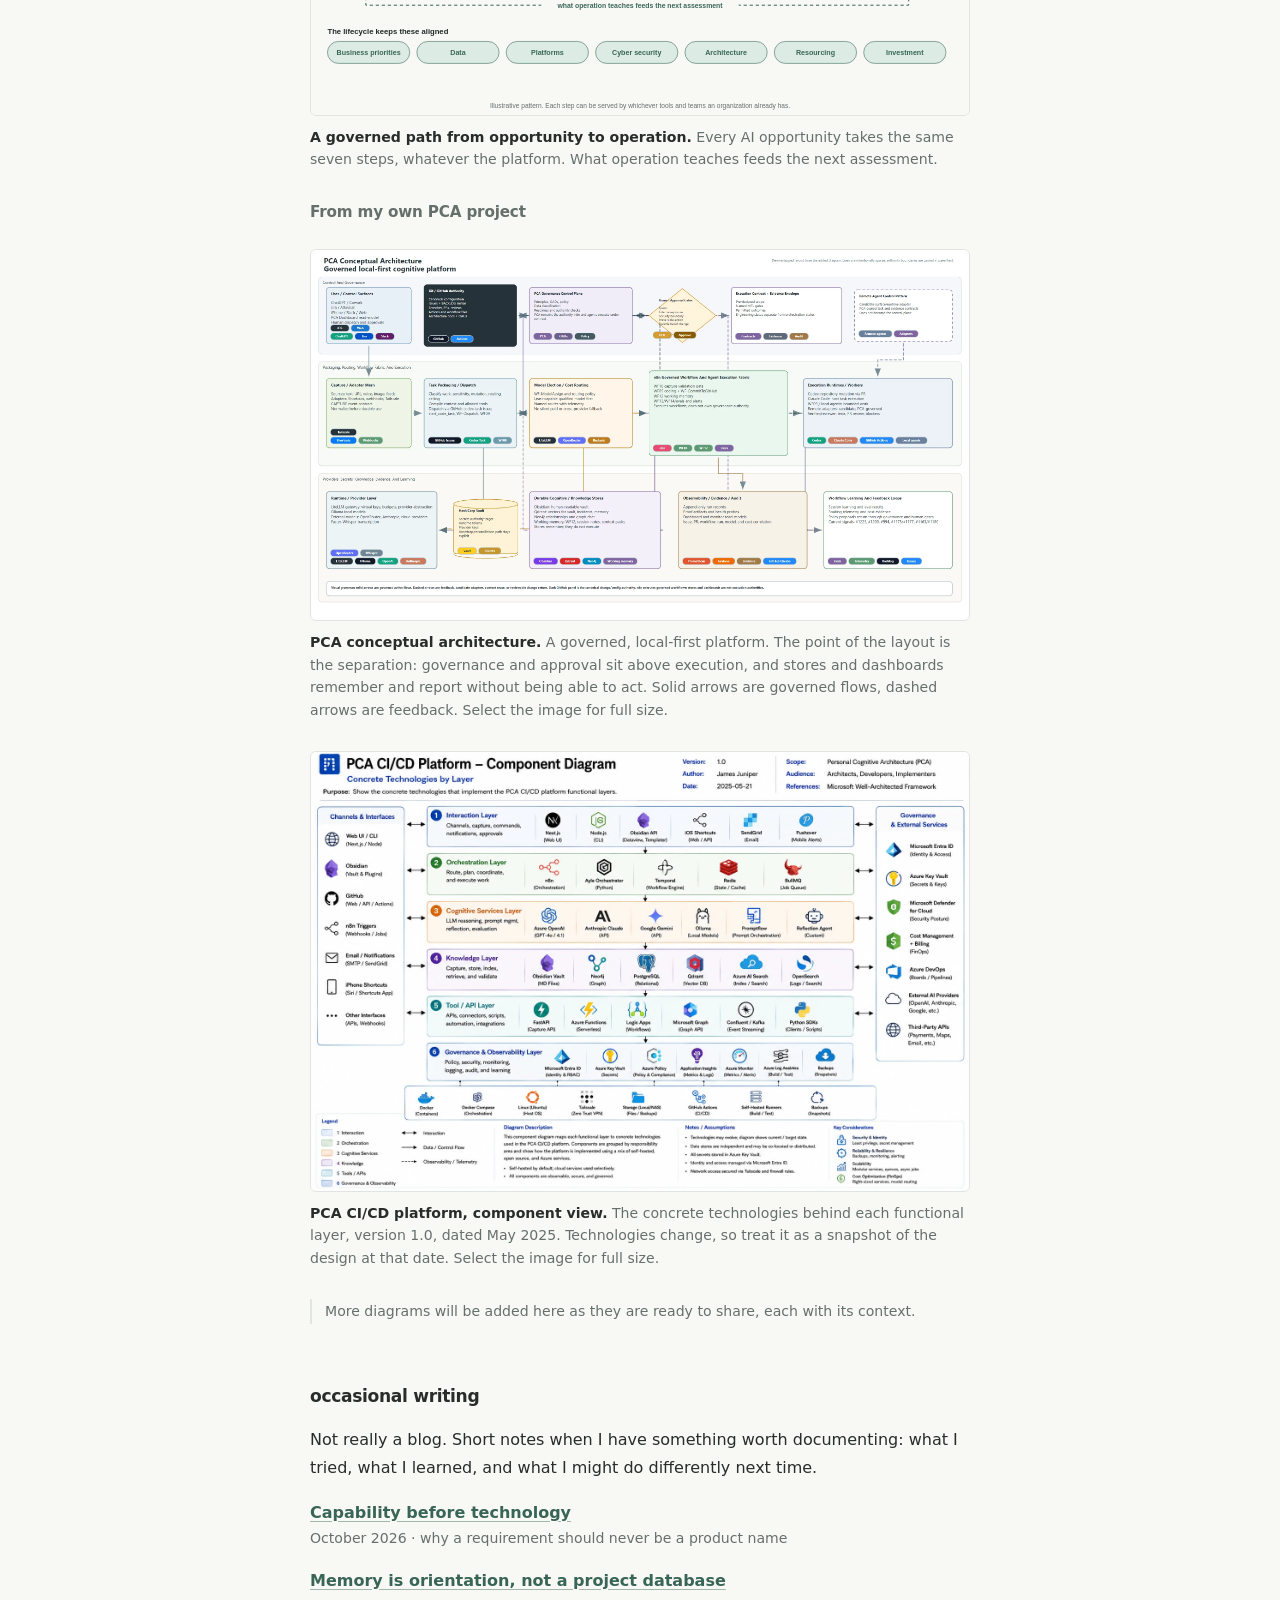
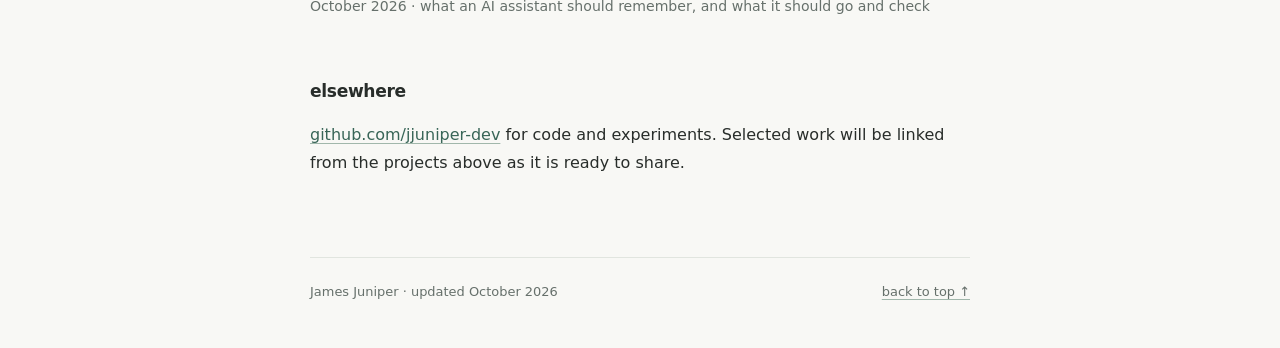
==== commit 837284ea: "Add three generic framework-pattern diagrams Co-Authored-By: Claude Sonnet 5.5 <noreply@anthropic.co" ====
--- a/index.html
+++ b/index.html
@@ -174,6 +174,32 @@
           <figcaption><strong>From enterprise direction to published decision.</strong> Each stage has one question and one output, so the path from strategy to delivery stays traceable. Tools are deliberately unnamed.</figcaption>
         </figure>
 
+        <h3 class="fig-group">Framework patterns</h3>
+
+        <figure>
+          <a href="images/need-to-outcome-chain.svg">
+            <img src="images/need-to-outcome-chain.svg" width="1200" height="556" loading="lazy"
+              alt="Six steps from business need to enterprise outcome: business need, AI capability, solution pattern, platform or technology, control pattern, enterprise outcome. A dashed arrow notes that the need is not changed to fit the platform. Below, four benefits and a banner stating that enterprise AI is a decision discipline, not simply a technology deployment.">
+          </a>
+          <figcaption><strong>From business need to enterprise outcome.</strong> Capability before technology, drawn as a flow. The platform is chosen late, and the controls are chosen on purpose rather than inherited by accident.</figcaption>
+        </figure>
+
+        <figure>
+          <a href="images/framework-is-and-is-not.svg">
+            <img src="images/framework-is-and-is-not.svg" width="1200" height="540" loading="lazy"
+              alt="Two panels. On the left, six related work products (AI strategy, governance and accountability, resourcing and operating model, implementation roadmap, data architecture and readiness, platform and DevSecOps) are connected by one integration framework. On the right, a table of what the framework is (a common lifecycle, a decision structure, reuse-first routing, a governed path to operation) and is not (the strategy, a single platform, the investment plan, an all-in-one deliverable).">
+          </a>
+          <figcaption><strong>What an enterprise AI framework is, and is not.</strong> Defining a framework by its limits keeps it from being asked to do everything. It supplies the integration logic; the rest of the foundation comes from coordinated work products.</figcaption>
+        </figure>
+
+        <figure>
+          <a href="images/governed-path-lifecycle.svg">
+            <img src="images/governed-path-lifecycle.svg" width="1200" height="470" loading="lazy"
+              alt="A seven-step lifecycle: assess, route, govern, build, authorize, operate, evolve, with a return arrow from evolve to assess. Below it, seven things the lifecycle keeps aligned: business priorities, data, platforms, cyber security, architecture, resourcing and investment.">
+          </a>
+          <figcaption><strong>A governed path from opportunity to operation.</strong> Every AI opportunity takes the same seven steps, whatever the platform. What operation teaches feeds the next assessment.</figcaption>
+        </figure>
+
         <h3 class="fig-group">From my own PCA project</h3>
 
         <figure>
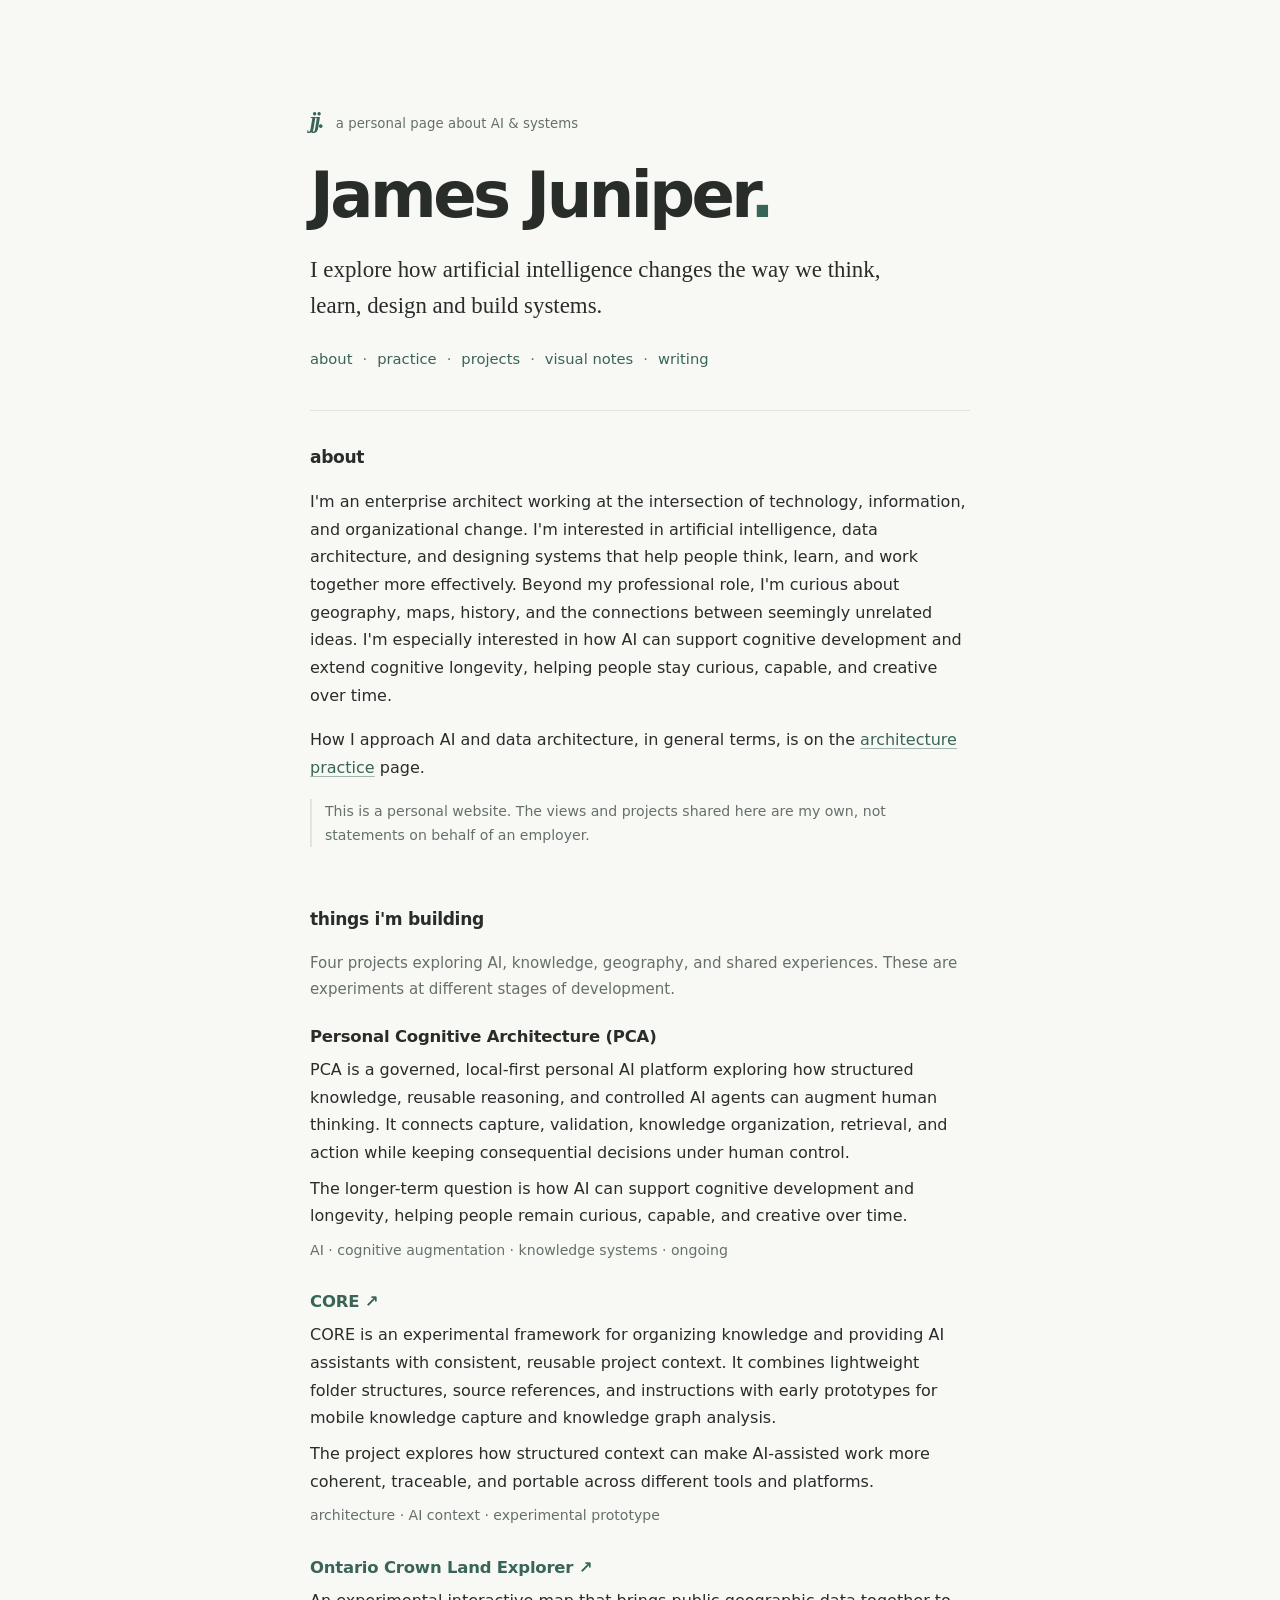
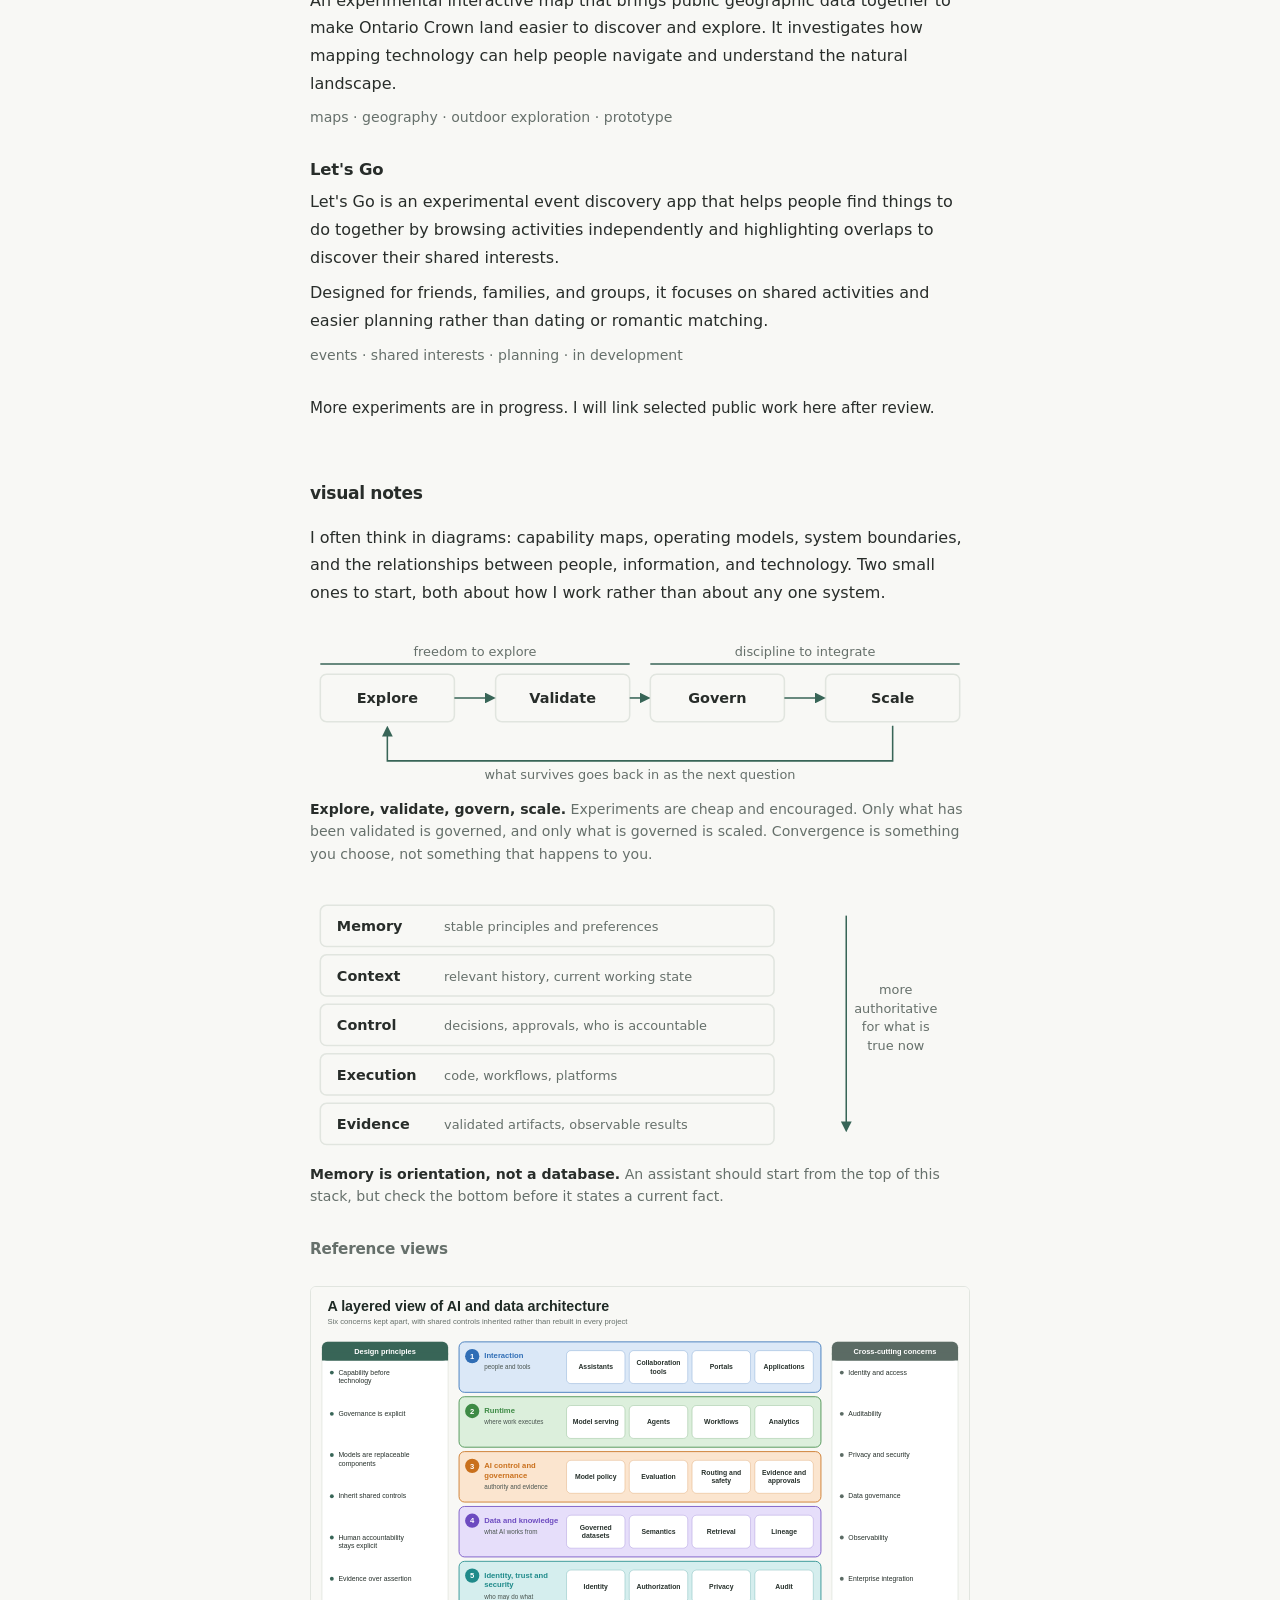
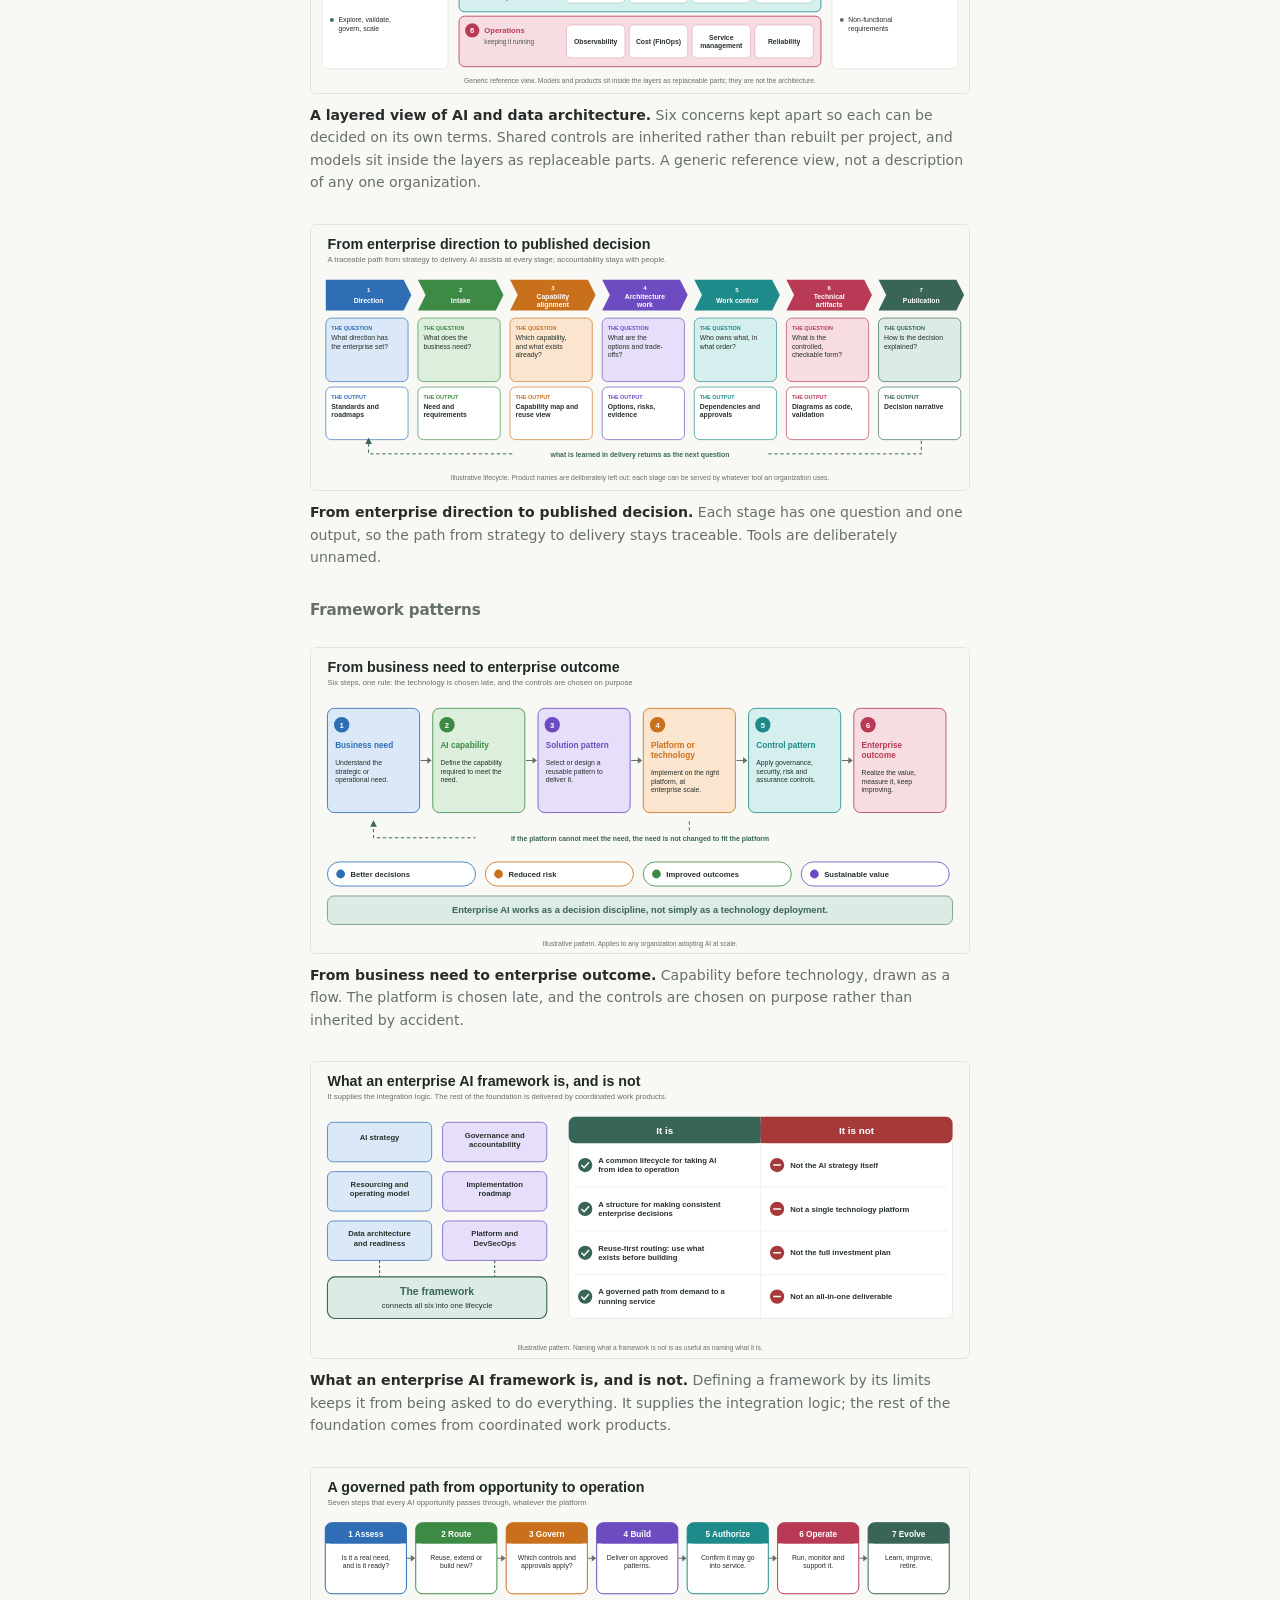
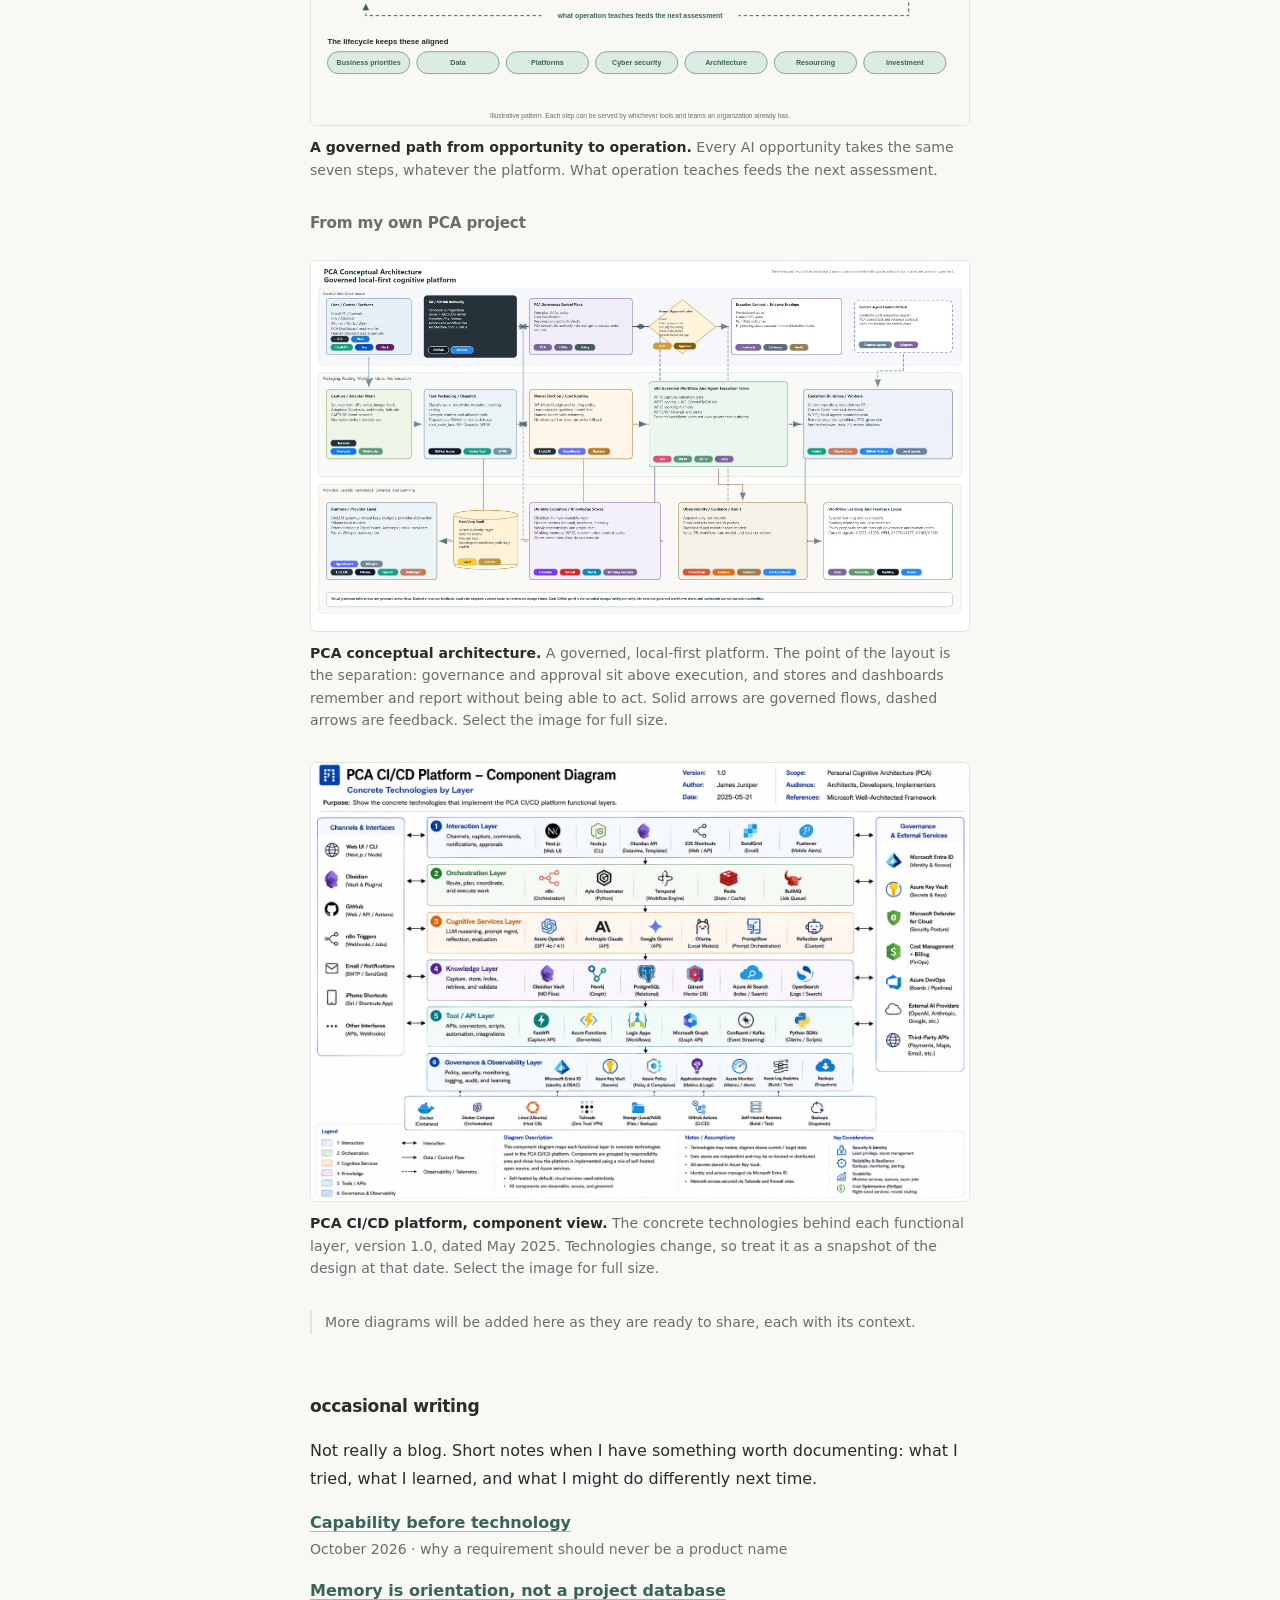
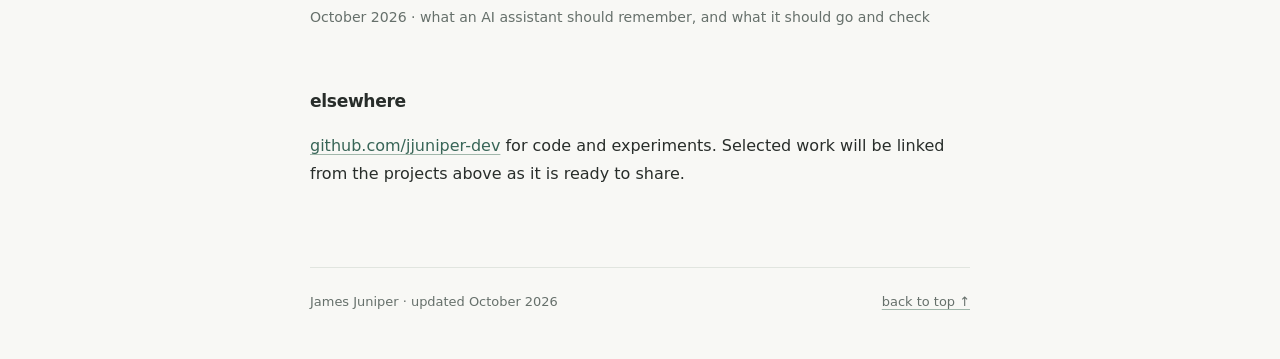
==== commit 3aa9a549: "Refresh biography and four project descriptions" ====
--- a/index.html
+++ b/index.html
@@ -34,41 +34,40 @@
     <main id="main">
       <section id="about" aria-labelledby="about-heading">
         <h2 id="about-heading">about</h2>
-        <p>I'm an enterprise architect in Canada's public health and government technology space. My professional work centres on AI and data architecture, governance, and connecting long-term strategy to practical delivery.</p>
-        <p>Outside the day job, I like building things. I'm especially interested in personal knowledge systems, agentic AI, useful automation, and the challenge of making complex systems understandable. This site is a place to collect the experiments and ideas that survive contact with reality.</p>
+        <p>I'm an enterprise architect working at the intersection of technology, information, and organizational change. I'm interested in artificial intelligence, data architecture, and designing systems that help people think, learn, and work together more effectively. Beyond my professional role, I'm curious about geography, maps, history, and the connections between seemingly unrelated ideas. I'm especially interested in how AI can support cognitive development and extend cognitive longevity, helping people stay curious, capable, and creative over time.</p>
         <p>How I approach AI and data architecture, in general terms, is on the <a href="practice.html">architecture practice</a> page.</p>
         <p class="aside">This is a personal website. The views and projects shared here are my own, not statements on behalf of an employer.</p>
       </section>
 
       <section id="projects" aria-labelledby="projects-heading">
         <h2 id="projects-heading">things I'm building</h2>
-        <p class="lead-in">Four projects, in rough order of how much of my time they take. All of them are experiments first and products second.</p>
-
-        <div class="project">
-          <h3>Personal Cognitive Architecture</h3>
-          <p>Knowledge piles up faster than anyone can navigate it. PCA is how I map mine: a local-first system that surveys what I know, organizes it into usable context, and lets people, tools and agents travel by it, under my control.</p>
-          <p>It is also my test bench for ideas I care about professionally: explicit authority boundaries, least-privilege agents, human approval at consequential steps, and models that can be swapped without rewriting the system. A mechanism that works here is evidence, not a policy.</p>
-          <p class="meta">AI · knowledge systems · personal infrastructure · ongoing</p>
-        </div>
-
-        <div class="project">
-          <h3>CORE</h3>
-          <p>A lightweight way to give AI-assisted work a coherent project context: source references, instructions, working material, and a path from informal notes to traceable artifacts. Designed to remain useful without committing to one platform.</p>
-          <p>The question behind it is simple. When an assistant joins a project halfway through, what should it be handed so that its work can be checked later?</p>
-          <p class="meta">architecture · context · reproducibility · ongoing</p>
+        <p class="lead-in">Four projects exploring AI, knowledge, geography, and shared experiences. These are experiments at different stages of development.</p>
+
+        <div class="project">
+          <h3>Personal Cognitive Architecture (PCA)</h3>
+          <p>PCA is a governed, local-first personal AI platform exploring how structured knowledge, reusable reasoning, and controlled AI agents can augment human thinking. It connects capture, validation, knowledge organization, retrieval, and action while keeping consequential decisions under human control.</p>
+          <p>The longer-term question is how AI can support cognitive development and longevity, helping people remain curious, capable, and creative over time.</p>
+          <p class="meta">AI · cognitive augmentation · knowledge systems · ongoing</p>
+        </div>
+
+        <div class="project">
+          <h3><a href="https://github.com/jjuniper-dev/CORE-v1">CORE <span aria-hidden="true">↗</span></a></h3>
+          <p>CORE is an experimental framework for organizing knowledge and providing AI assistants with consistent, reusable project context. It combines lightweight folder structures, source references, and instructions with early prototypes for mobile knowledge capture and knowledge graph analysis.</p>
+          <p>The project explores how structured context can make AI-assisted work more coherent, traceable, and portable across different tools and platforms.</p>
+          <p class="meta">architecture · AI context · experimental prototype</p>
         </div>
 
         <div class="project">
           <h3><a href="https://github.com/jjuniper-dev/ontario-crown-land-explorer">Ontario Crown Land Explorer <span aria-hidden="true">↗</span></a></h3>
-          <p>A side project exploring how maps, location, and practical software can make public geographic information easier to navigate.</p>
-          <p class="meta">maps · exploration · side project</p>
-        </div>
-
-        <div class="project">
-          <h3>LetsGo</h3>
-          <p>A couples planning app for finding local things to do. Each person swipes on events on their own; when you both say yes, the match becomes a plan with the practical details and a way to navigate there.</p>
-          <p>The design bet is that deciding together is the hard part of going out, and that a private yes from each side removes most of the friction. Early-stage: the first working version is still being built.</p>
-          <p class="meta">apps · planning · side project · early stage</p>
+          <p>An experimental interactive map that brings public geographic data together to make Ontario Crown land easier to discover and explore. It investigates how mapping technology can help people navigate and understand the natural landscape.</p>
+          <p class="meta">maps · geography · outdoor exploration · prototype</p>
+        </div>
+
+        <div class="project">
+          <h3>Let's Go</h3>
+          <p>Let's Go is an experimental event discovery app that helps people find things to do together by browsing activities independently and highlighting overlaps to discover their shared interests.</p>
+          <p>Designed for friends, families, and groups, it focuses on shared activities and easier planning rather than dating or romantic matching.</p>
+          <p class="meta">events · shared interests · planning · in development</p>
         </div>
 
         <p class="more">More experiments are in progress. I will link selected public work here after review.</p>
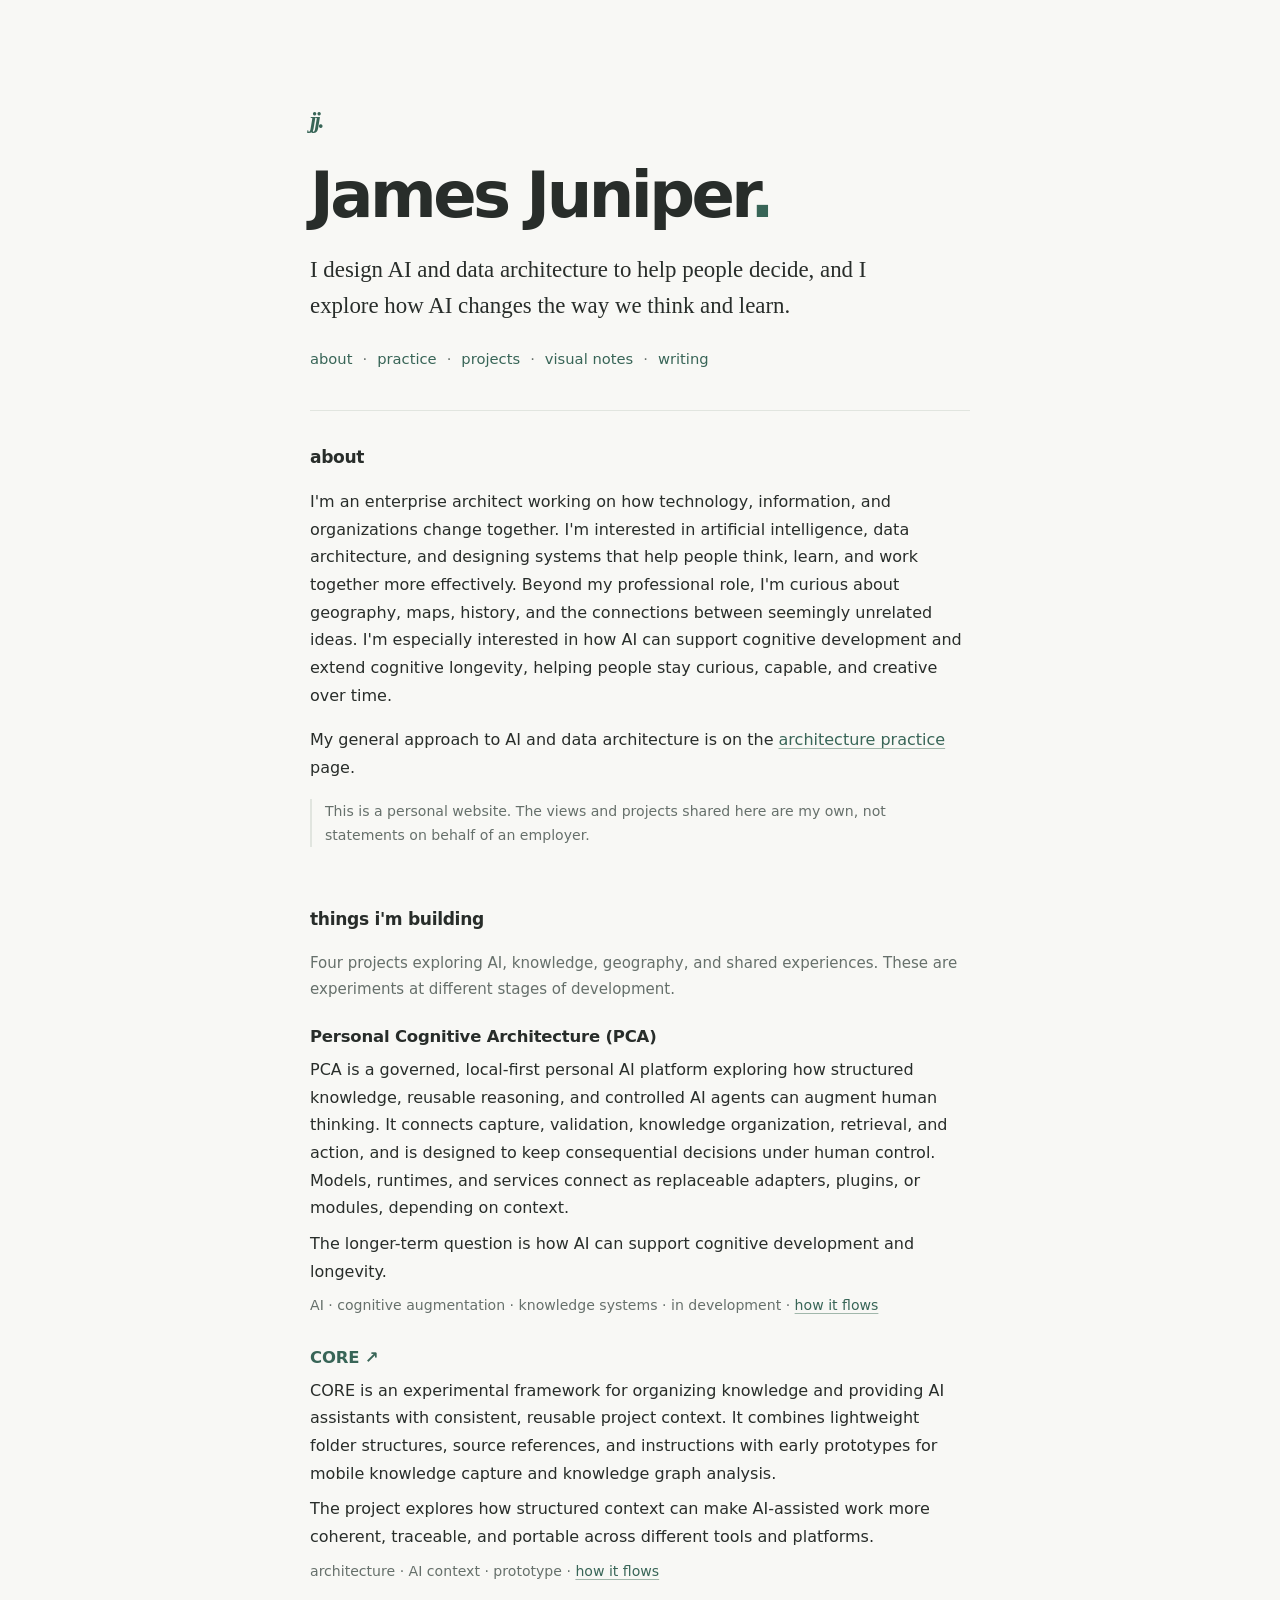
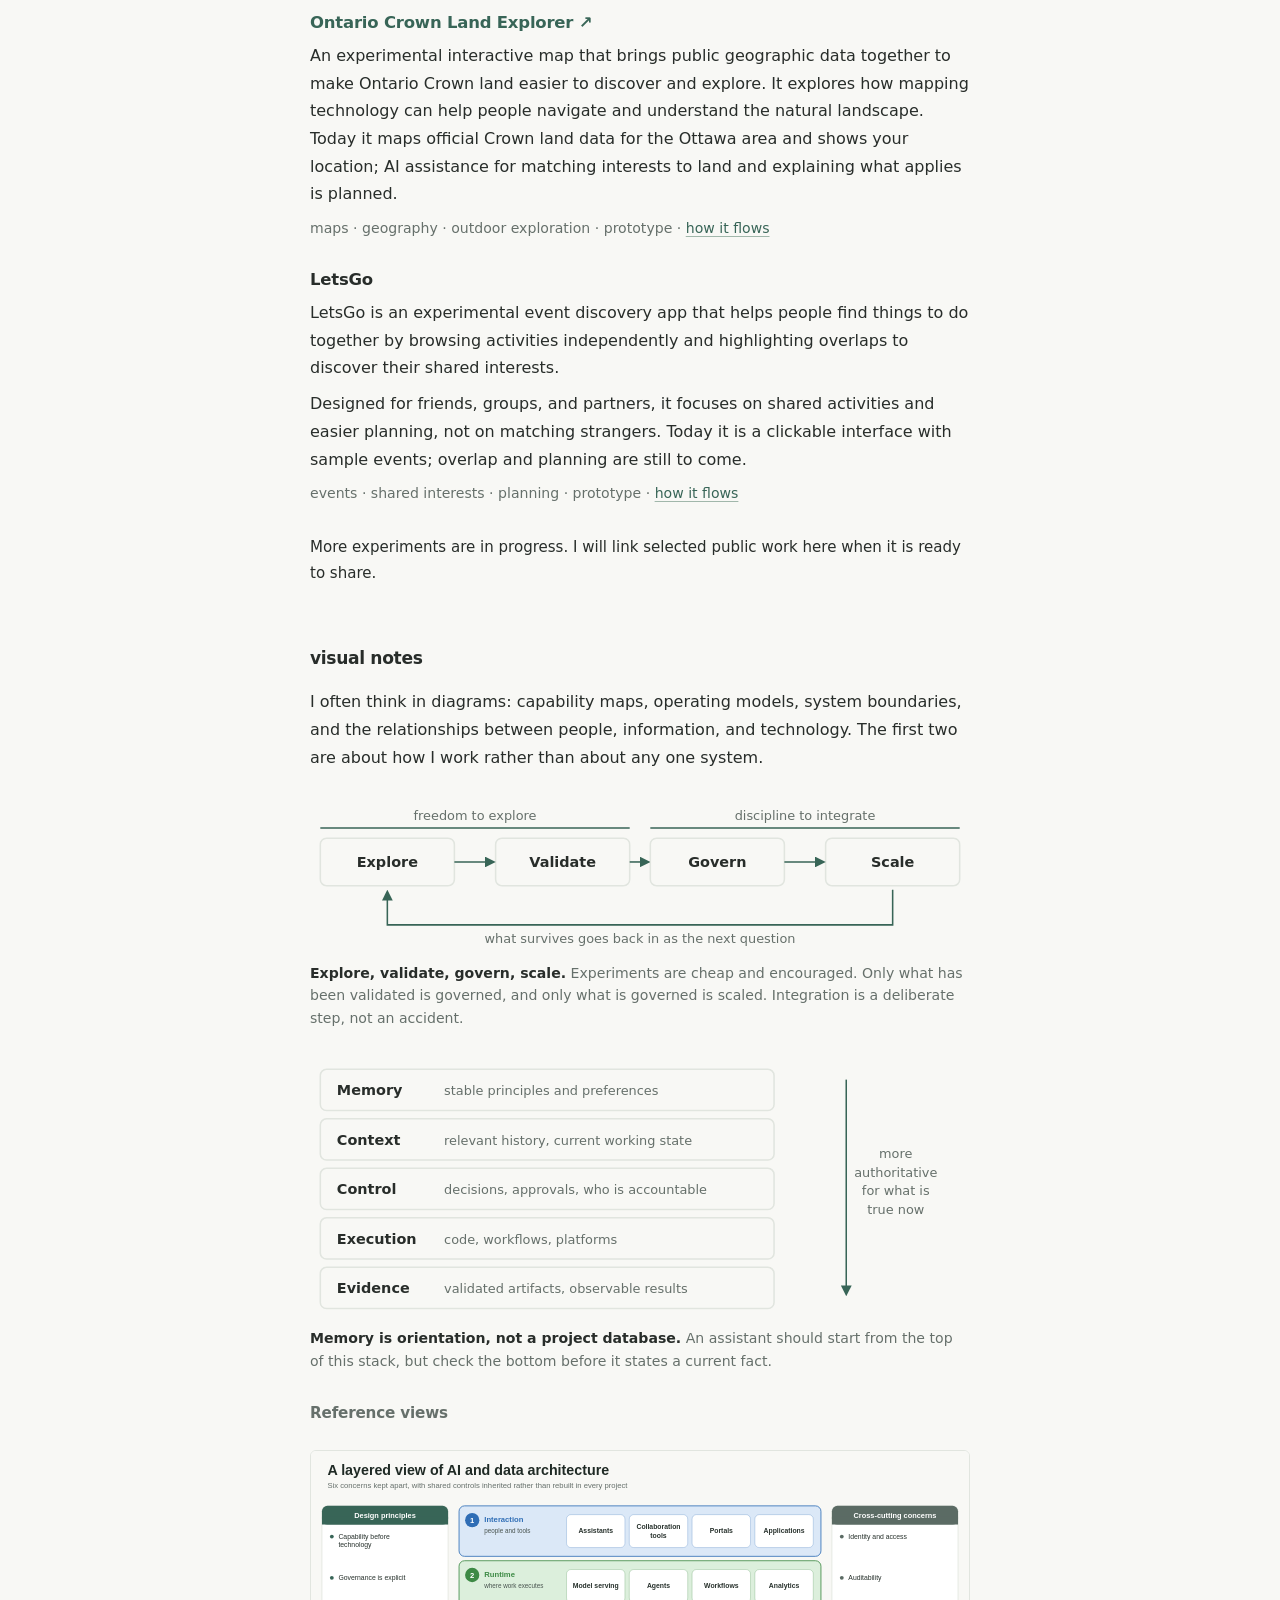
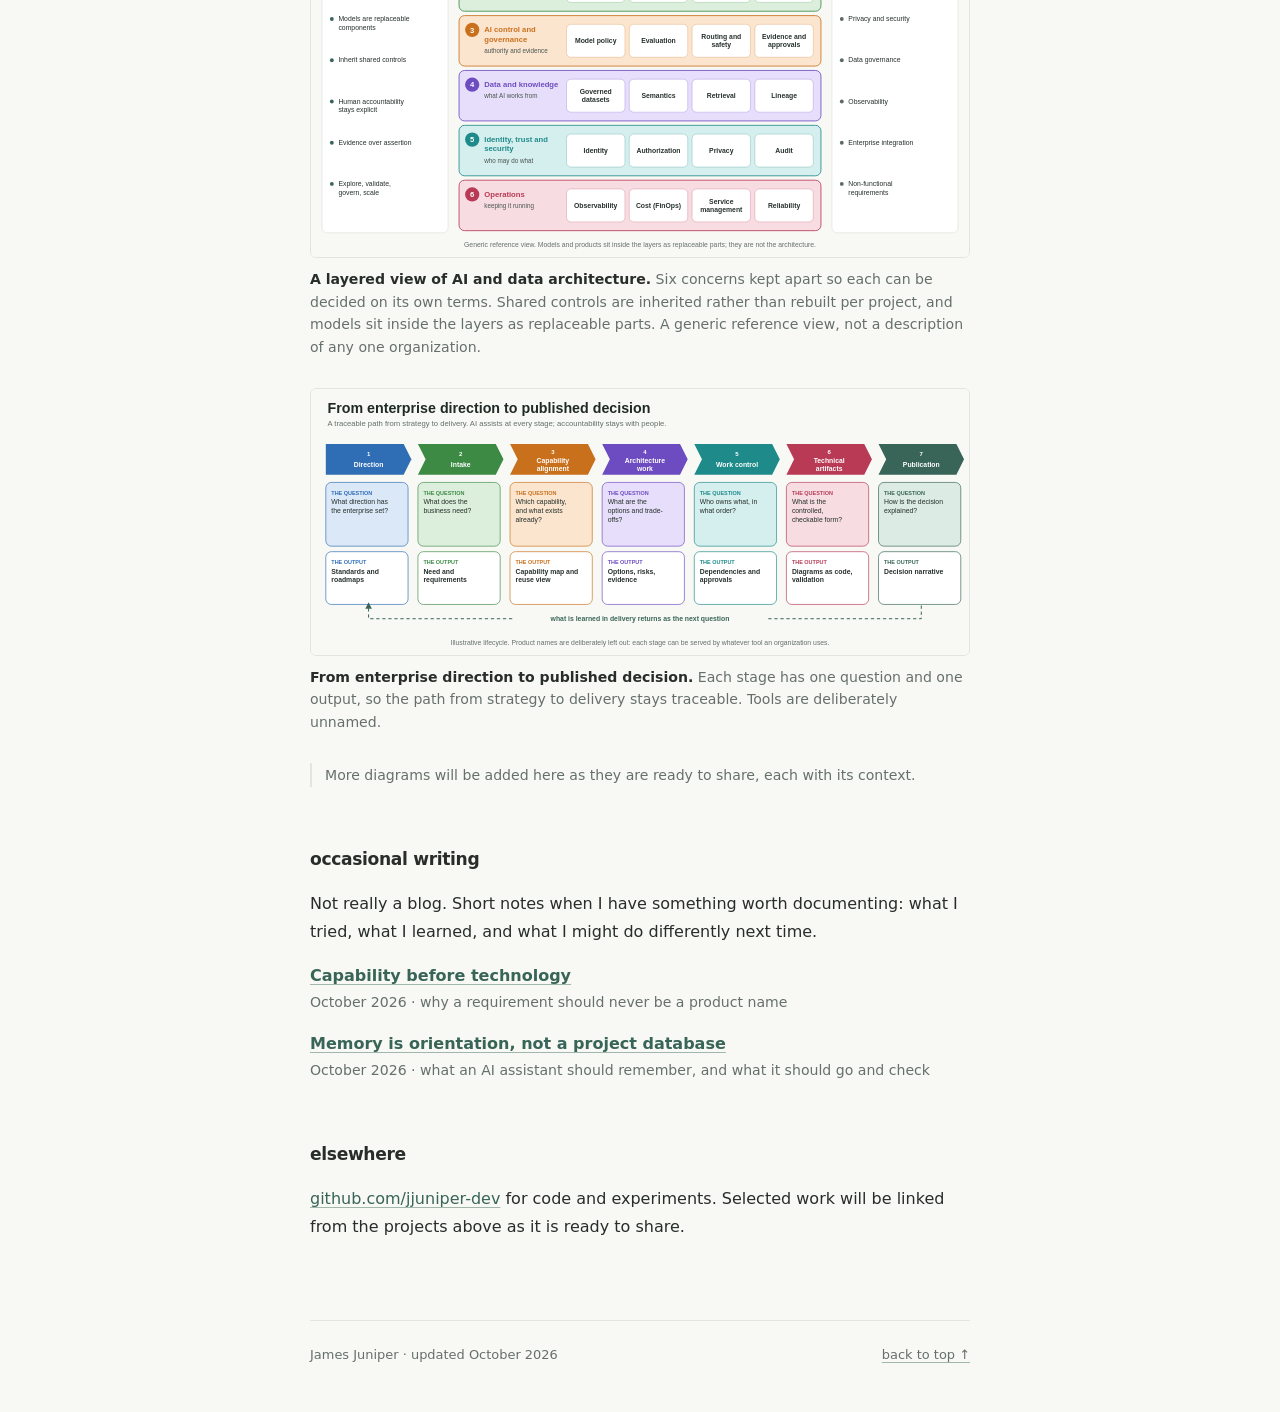
==== commit 12e264f0: "Proof site, add project flows, align claims with evidence Proofing and wording - Tighten the about s" ====
--- a/index.html
+++ b/index.html
@@ -19,10 +19,10 @@
   <a class="skip-link" href="#main">Skip to content</a>
   <div class="page">
     <header class="site-header">
-      <div class="topline"><span class="site-mark" aria-hidden="true">jj.</span><span class="quiet">a personal page about AI &amp; systems</span></div>
+      <div class="topline"><span class="site-mark" aria-hidden="true">jj.</span></div>
       <h1>James Juniper<span class="period">.</span></h1>
-      <p class="lede">I explore how artificial intelligence changes the way we think, learn, design and build systems.</p>
-      <nav aria-label="On this page">
+      <p class="lede">I design AI and data architecture to help people decide, and I explore how AI changes the way we think and learn.</p>
+      <nav aria-label="Site">
         <a href="#about">about</a><span aria-hidden="true">·</span>
         <a href="practice.html">practice</a><span aria-hidden="true">·</span>
         <a href="#projects">projects</a><span aria-hidden="true">·</span>
@@ -34,8 +34,8 @@
     <main id="main">
       <section id="about" aria-labelledby="about-heading">
         <h2 id="about-heading">about</h2>
-        <p>I'm an enterprise architect working at the intersection of technology, information, and organizational change. I'm interested in artificial intelligence, data architecture, and designing systems that help people think, learn, and work together more effectively. Beyond my professional role, I'm curious about geography, maps, history, and the connections between seemingly unrelated ideas. I'm especially interested in how AI can support cognitive development and extend cognitive longevity, helping people stay curious, capable, and creative over time.</p>
-        <p>How I approach AI and data architecture, in general terms, is on the <a href="practice.html">architecture practice</a> page.</p>
+        <p>I'm an enterprise architect working on how technology, information, and organizations change together. I'm interested in artificial intelligence, data architecture, and designing systems that help people think, learn, and work together more effectively. Beyond my professional role, I'm curious about geography, maps, history, and the connections between seemingly unrelated ideas. I'm especially interested in how AI can support cognitive development and extend cognitive longevity, helping people stay curious, capable, and creative over time.</p>
+        <p>My general approach to AI and data architecture is on the <a href="practice.html">architecture practice</a> page.</p>
         <p class="aside">This is a personal website. The views and projects shared here are my own, not statements on behalf of an employer.</p>
       </section>
 
@@ -45,37 +45,37 @@
 
         <div class="project">
           <h3>Personal Cognitive Architecture (PCA)</h3>
-          <p>PCA is a governed, local-first personal AI platform exploring how structured knowledge, reusable reasoning, and controlled AI agents can augment human thinking. It connects capture, validation, knowledge organization, retrieval, and action while keeping consequential decisions under human control.</p>
-          <p>The longer-term question is how AI can support cognitive development and longevity, helping people remain curious, capable, and creative over time.</p>
-          <p class="meta">AI · cognitive augmentation · knowledge systems · ongoing</p>
+          <p>PCA is a governed, local-first personal AI platform exploring how structured knowledge, reusable reasoning, and controlled AI agents can augment human thinking. It connects capture, validation, knowledge organization, retrieval, and action, and is designed to keep consequential decisions under human control. Models, runtimes, and services connect as replaceable adapters, plugins, or modules, depending on context.</p>
+          <p>The longer-term question is how AI can support cognitive development and longevity.</p>
+          <p class="meta">AI · cognitive augmentation · knowledge systems · in development · <a href="images/pca-flow.svg">how it flows</a></p>
         </div>
 
         <div class="project">
           <h3><a href="https://github.com/jjuniper-dev/CORE-v1">CORE <span aria-hidden="true">↗</span></a></h3>
           <p>CORE is an experimental framework for organizing knowledge and providing AI assistants with consistent, reusable project context. It combines lightweight folder structures, source references, and instructions with early prototypes for mobile knowledge capture and knowledge graph analysis.</p>
           <p>The project explores how structured context can make AI-assisted work more coherent, traceable, and portable across different tools and platforms.</p>
-          <p class="meta">architecture · AI context · experimental prototype</p>
+          <p class="meta">architecture · AI context · prototype · <a href="images/core-flow.svg">how it flows</a></p>
         </div>
 
         <div class="project">
           <h3><a href="https://github.com/jjuniper-dev/ontario-crown-land-explorer">Ontario Crown Land Explorer <span aria-hidden="true">↗</span></a></h3>
-          <p>An experimental interactive map that brings public geographic data together to make Ontario Crown land easier to discover and explore. It investigates how mapping technology can help people navigate and understand the natural landscape.</p>
-          <p class="meta">maps · geography · outdoor exploration · prototype</p>
-        </div>
-
-        <div class="project">
-          <h3>Let's Go</h3>
-          <p>Let's Go is an experimental event discovery app that helps people find things to do together by browsing activities independently and highlighting overlaps to discover their shared interests.</p>
-          <p>Designed for friends, families, and groups, it focuses on shared activities and easier planning rather than dating or romantic matching.</p>
-          <p class="meta">events · shared interests · planning · in development</p>
-        </div>
-
-        <p class="more">More experiments are in progress. I will link selected public work here after review.</p>
+          <p>An experimental interactive map that brings public geographic data together to make Ontario Crown land easier to discover and explore. It explores how mapping technology can help people navigate and understand the natural landscape. Today it maps official Crown land data for the Ottawa area and shows your location; AI assistance for matching interests to land and explaining what applies is planned.</p>
+          <p class="meta">maps · geography · outdoor exploration · prototype · <a href="images/crown-land-flow.svg">how it flows</a></p>
+        </div>
+
+        <div class="project">
+          <h3>LetsGo</h3>
+          <p>LetsGo is an experimental event discovery app that helps people find things to do together by browsing activities independently and highlighting overlaps to discover their shared interests.</p>
+          <p>Designed for friends, groups, and partners, it focuses on shared activities and easier planning, not on matching strangers. Today it is a clickable interface with sample events; overlap and planning are still to come.</p>
+          <p class="meta">events · shared interests · planning · prototype · <a href="images/letsgo-flow.svg">how it flows</a></p>
+        </div>
+
+        <p class="more">More experiments are in progress. I will link selected public work here when it is ready to share.</p>
       </section>
 
       <section id="visual-notes" aria-labelledby="visuals-heading">
         <h2 id="visuals-heading">visual notes</h2>
-        <p>I often think in diagrams: capability maps, operating models, system boundaries, and the relationships between people, information, and technology. Two small ones to start, both about how I work rather than about any one system.</p>
+        <p>I often think in diagrams: capability maps, operating models, system boundaries, and the relationships between people, information, and technology. The first two are about how I work rather than about any one system.</p>
 
         <figure>
           <svg viewBox="0 0 640 150" role="img" aria-labelledby="fig1-title fig1-desc" xmlns="http://www.w3.org/2000/svg">
@@ -114,7 +114,7 @@
               <path d="M330 30H630"/>
             </g>
           </svg>
-          <figcaption><strong>Explore, validate, govern, scale.</strong> Experiments are cheap and encouraged. Only what has been validated is governed, and only what is governed is scaled. Convergence is something you choose, not something that happens to you.</figcaption>
+          <figcaption><strong>Explore, validate, govern, scale.</strong> Experiments are cheap and encouraged. Only what has been validated is governed, and only what is governed is scaled. Integration is a deliberate step, not an accident.</figcaption>
         </figure>
 
         <figure>
@@ -152,7 +152,7 @@
               <text x="568" y="150">true now</text>
             </g>
           </svg>
-          <figcaption><strong>Memory is orientation, not a database.</strong> An assistant should start from the top of this stack, but check the bottom before it states a current fact.</figcaption>
+          <figcaption><strong>Memory is orientation, not a project database.</strong> An assistant should start from the top of this stack, but check the bottom before it states a current fact.</figcaption>
         </figure>
 
         <h3 class="fig-group">Reference views</h3>
@@ -171,50 +171,6 @@
               alt="A seven-stage lifecycle: direction, intake, capability alignment, architecture work, work control, technical artifacts, publication. Each stage shows the question it answers and the output it produces, with a return arrow from the last stage to the first.">
           </a>
           <figcaption><strong>From enterprise direction to published decision.</strong> Each stage has one question and one output, so the path from strategy to delivery stays traceable. Tools are deliberately unnamed.</figcaption>
-        </figure>
-
-        <h3 class="fig-group">Framework patterns</h3>
-
-        <figure>
-          <a href="images/need-to-outcome-chain.svg">
-            <img src="images/need-to-outcome-chain.svg" width="1200" height="556" loading="lazy"
-              alt="Six steps from business need to enterprise outcome: business need, AI capability, solution pattern, platform or technology, control pattern, enterprise outcome. A dashed arrow notes that the need is not changed to fit the platform. Below, four benefits and a banner stating that enterprise AI is a decision discipline, not simply a technology deployment.">
-          </a>
-          <figcaption><strong>From business need to enterprise outcome.</strong> Capability before technology, drawn as a flow. The platform is chosen late, and the controls are chosen on purpose rather than inherited by accident.</figcaption>
-        </figure>
-
-        <figure>
-          <a href="images/framework-is-and-is-not.svg">
-            <img src="images/framework-is-and-is-not.svg" width="1200" height="540" loading="lazy"
-              alt="Two panels. On the left, six related work products (AI strategy, governance and accountability, resourcing and operating model, implementation roadmap, data architecture and readiness, platform and DevSecOps) are connected by one integration framework. On the right, a table of what the framework is (a common lifecycle, a decision structure, reuse-first routing, a governed path to operation) and is not (the strategy, a single platform, the investment plan, an all-in-one deliverable).">
-          </a>
-          <figcaption><strong>What an enterprise AI framework is, and is not.</strong> Defining a framework by its limits keeps it from being asked to do everything. It supplies the integration logic; the rest of the foundation comes from coordinated work products.</figcaption>
-        </figure>
-
-        <figure>
-          <a href="images/governed-path-lifecycle.svg">
-            <img src="images/governed-path-lifecycle.svg" width="1200" height="470" loading="lazy"
-              alt="A seven-step lifecycle: assess, route, govern, build, authorize, operate, evolve, with a return arrow from evolve to assess. Below it, seven things the lifecycle keeps aligned: business priorities, data, platforms, cyber security, architecture, resourcing and investment.">
-          </a>
-          <figcaption><strong>A governed path from opportunity to operation.</strong> Every AI opportunity takes the same seven steps, whatever the platform. What operation teaches feeds the next assessment.</figcaption>
-        </figure>
-
-        <h3 class="fig-group">From my own PCA project</h3>
-
-        <figure>
-          <a href="images/pca-conceptual-architecture.webp">
-            <img src="images/pca-conceptual-architecture.webp" width="2560" height="1440" loading="lazy"
-              alt="PCA conceptual architecture. Three bands of boxes: control and governance at the top (control surfaces, GitHub as change authority, governance control plane, human approval gates, execution contract and evidence envelope); packaging, routing and workflow execution in the middle (capture, task dispatch, model routing, a governed workflow fabric, execution runtimes); and providers, secrets, knowledge stores, observability and learning loops at the bottom.">
-          </a>
-          <figcaption><strong>PCA conceptual architecture.</strong> A governed, local-first platform. The point of the layout is the separation: governance and approval sit above execution, and stores and dashboards remember and report without being able to act. Solid arrows are governed flows, dashed arrows are feedback. Select the image for full size.</figcaption>
-        </figure>
-
-        <figure>
-          <a href="images/pca-cicd-components.webp">
-            <img src="images/pca-cicd-components.webp" width="1536" height="1024" loading="lazy"
-              alt="PCA CI/CD platform component diagram. Six layers from top to bottom: interaction, orchestration, cognitive services, knowledge, tools and APIs, and governance and observability, over a base of containers, host, network and storage. Channels and interfaces sit to the left; governance and external services to the right.">
-          </a>
-          <figcaption><strong>PCA CI/CD platform, component view.</strong> The concrete technologies behind each functional layer, version 1.0, dated May 2025. Technologies change, so treat it as a snapshot of the design at that date. Select the image for full size.</figcaption>
         </figure>
 
         <p class="aside">More diagrams will be added here as they are ready to share, each with its context.</p>
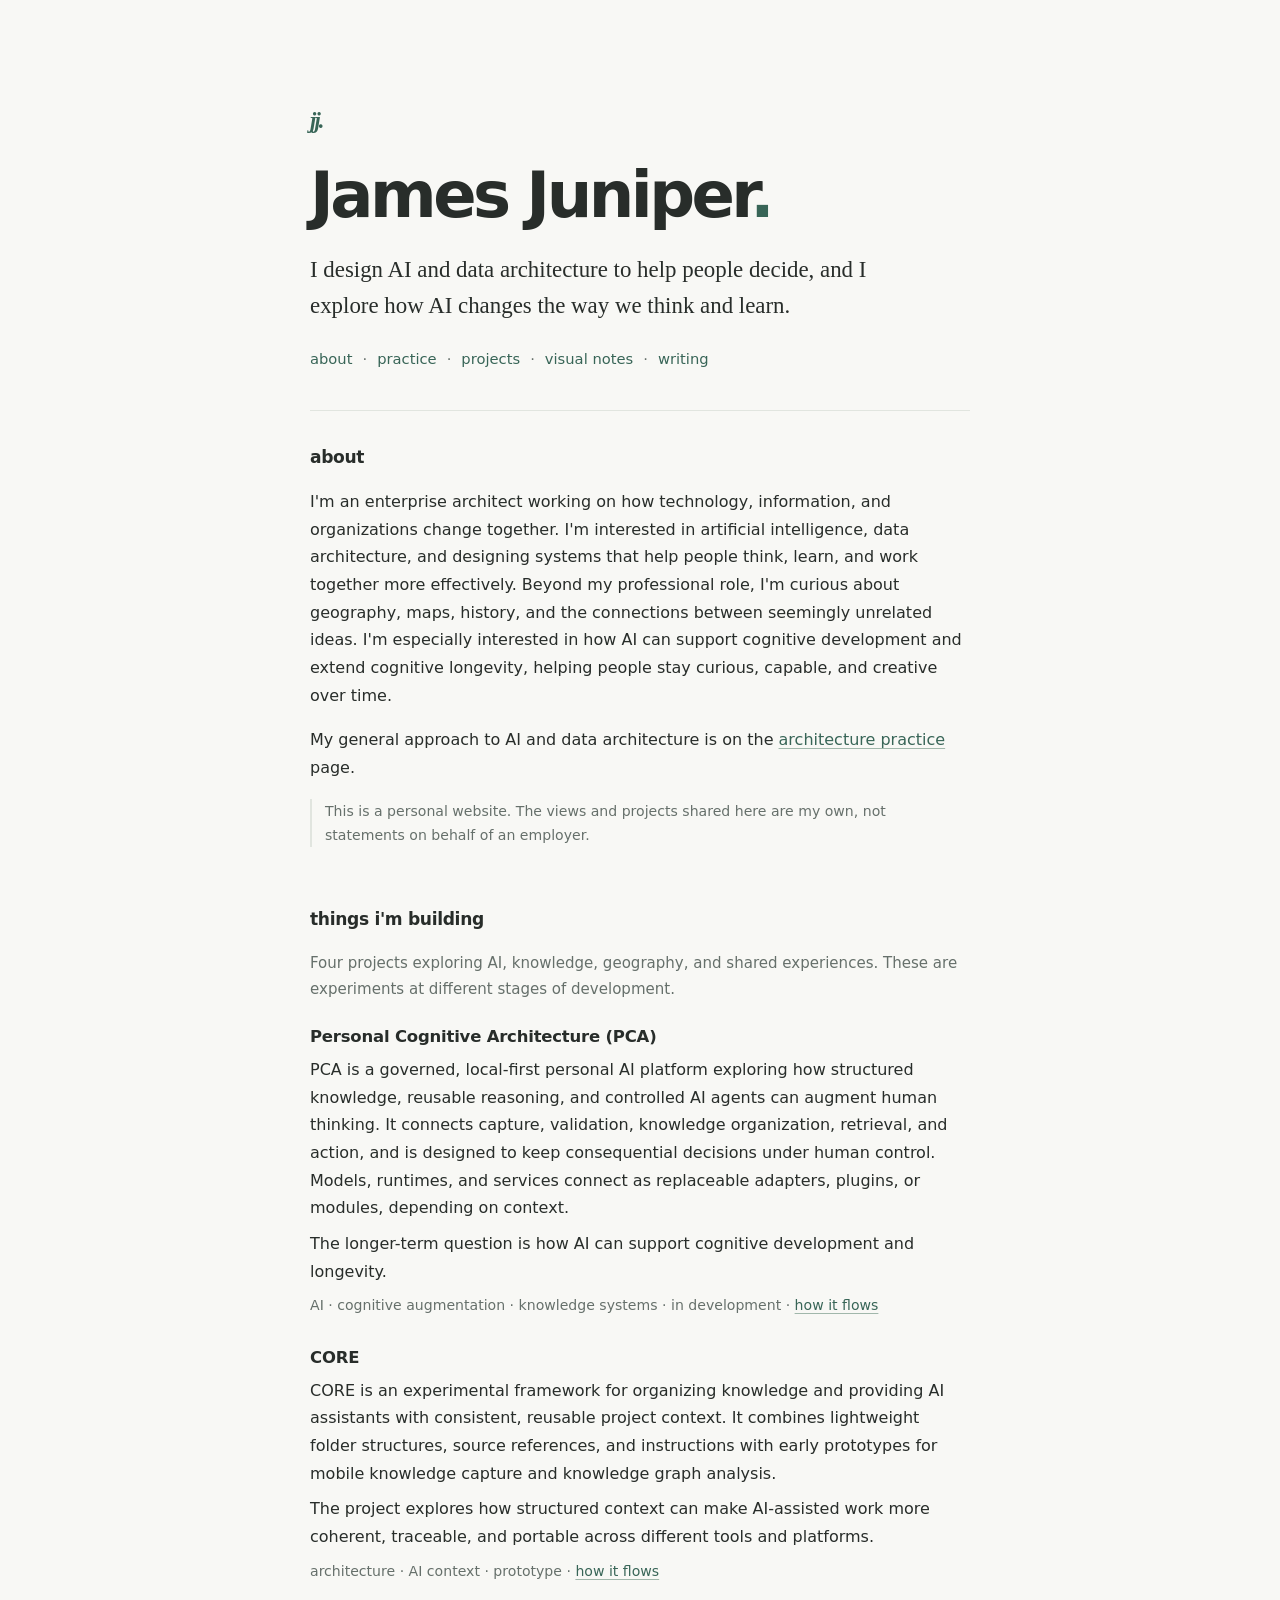
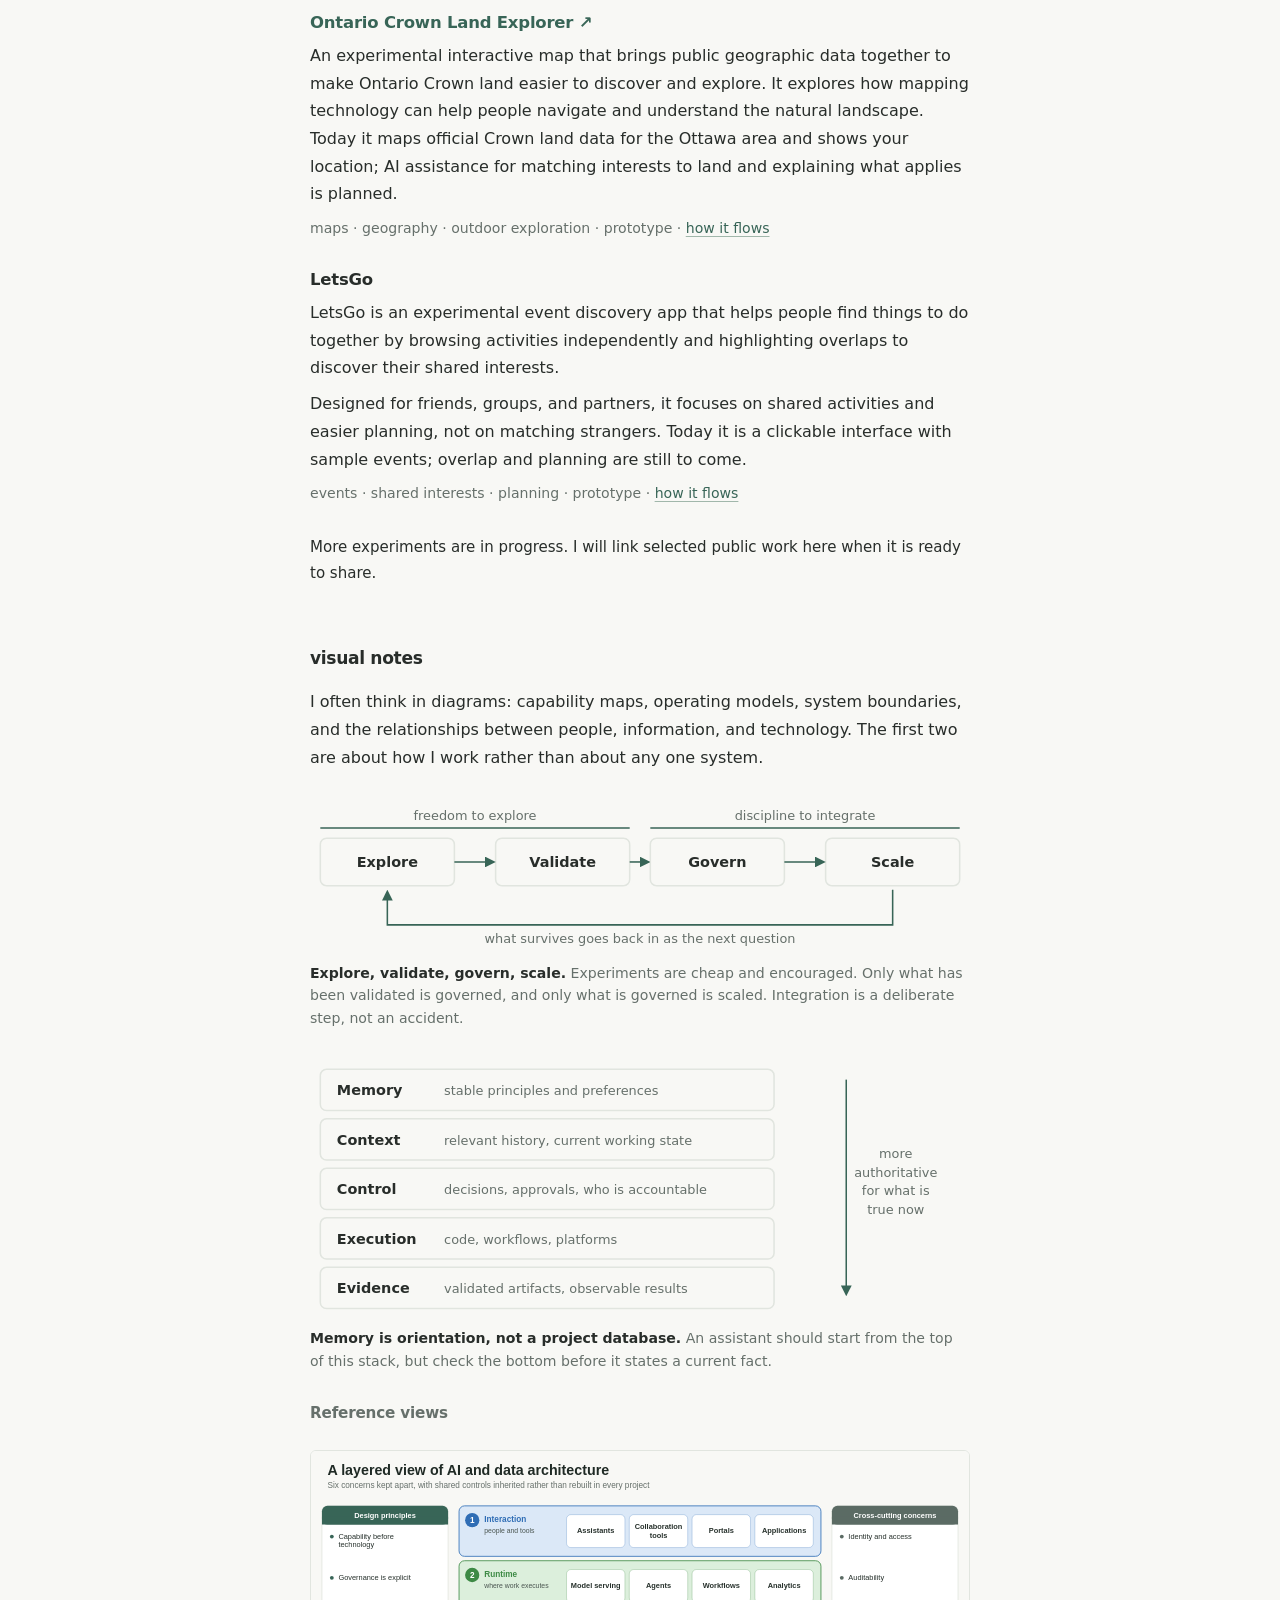
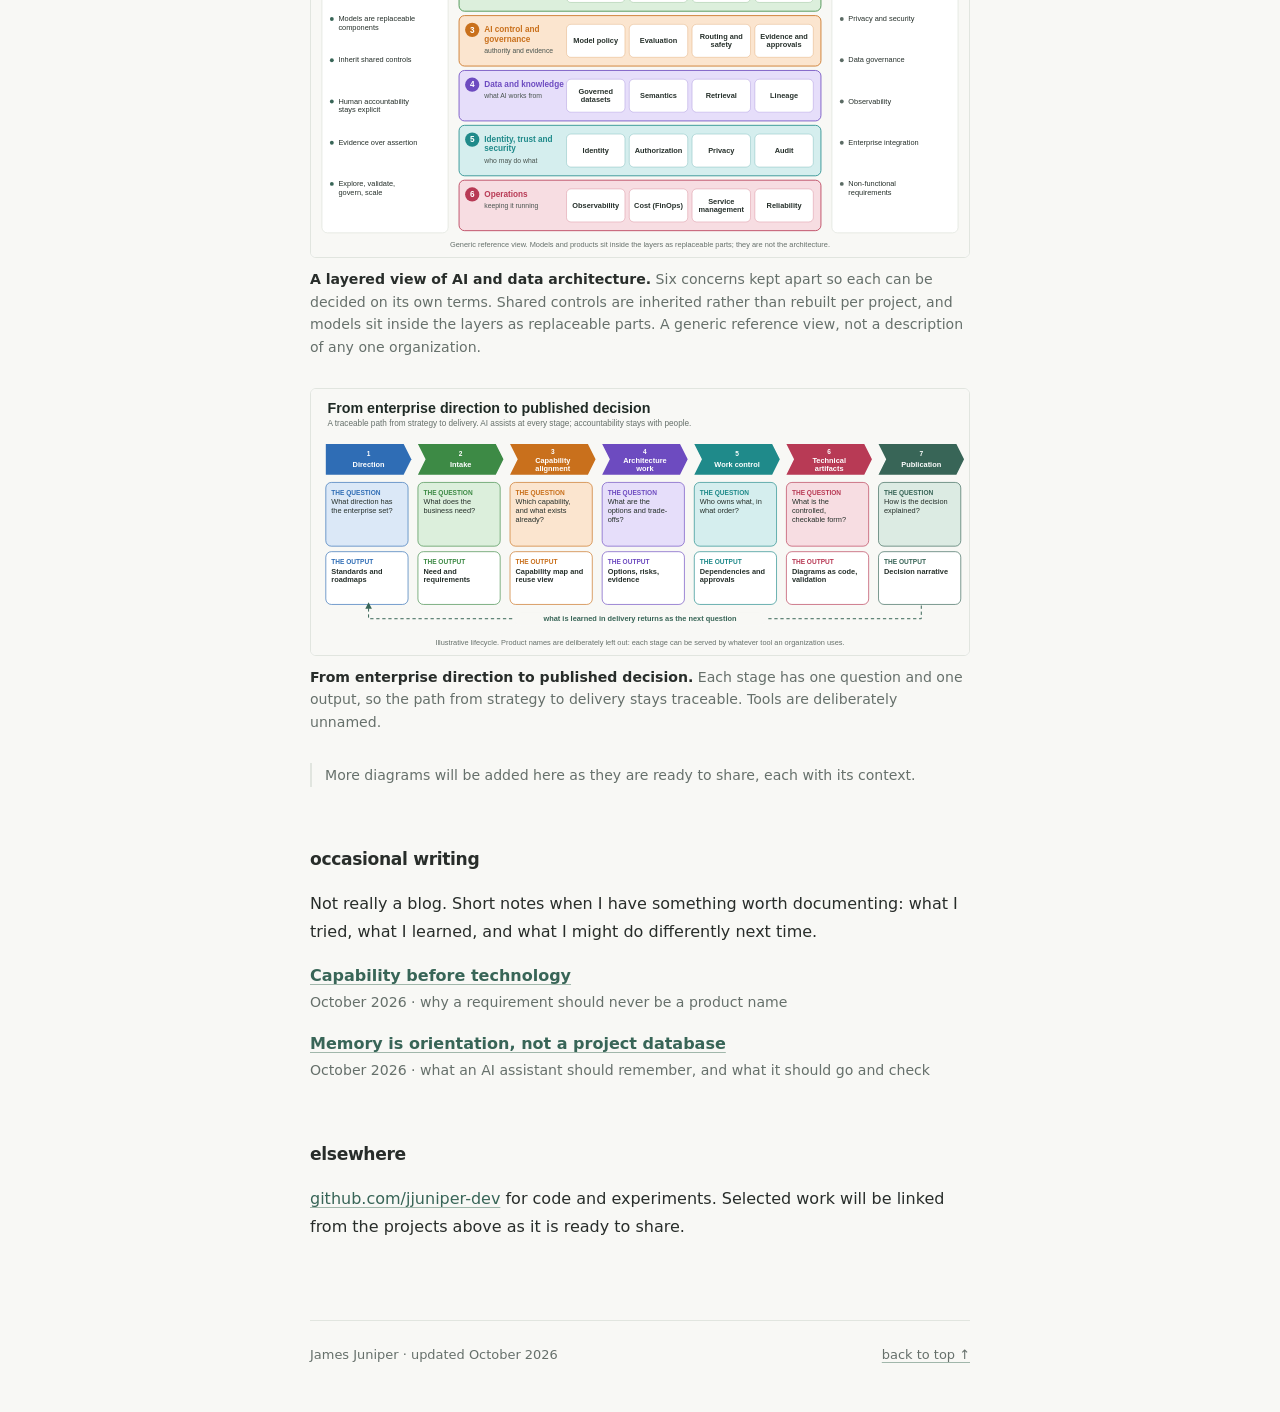
==== commit 761a9ee5: "Improve diagram readability and accessibility; unlink CORE repo - Add title/desc and aria-labelledby" ====
--- a/index.html
+++ b/index.html
@@ -51,7 +51,7 @@
         </div>
 
         <div class="project">
-          <h3><a href="https://github.com/jjuniper-dev/CORE-v1">CORE <span aria-hidden="true">↗</span></a></h3>
+          <h3>CORE</h3>
           <p>CORE is an experimental framework for organizing knowledge and providing AI assistants with consistent, reusable project context. It combines lightweight folder structures, source references, and instructions with early prototypes for mobile knowledge capture and knowledge graph analysis.</p>
           <p>The project explores how structured context can make AI-assisted work more coherent, traceable, and portable across different tools and platforms.</p>
           <p class="meta">architecture · AI context · prototype · <a href="images/core-flow.svg">how it flows</a></p>
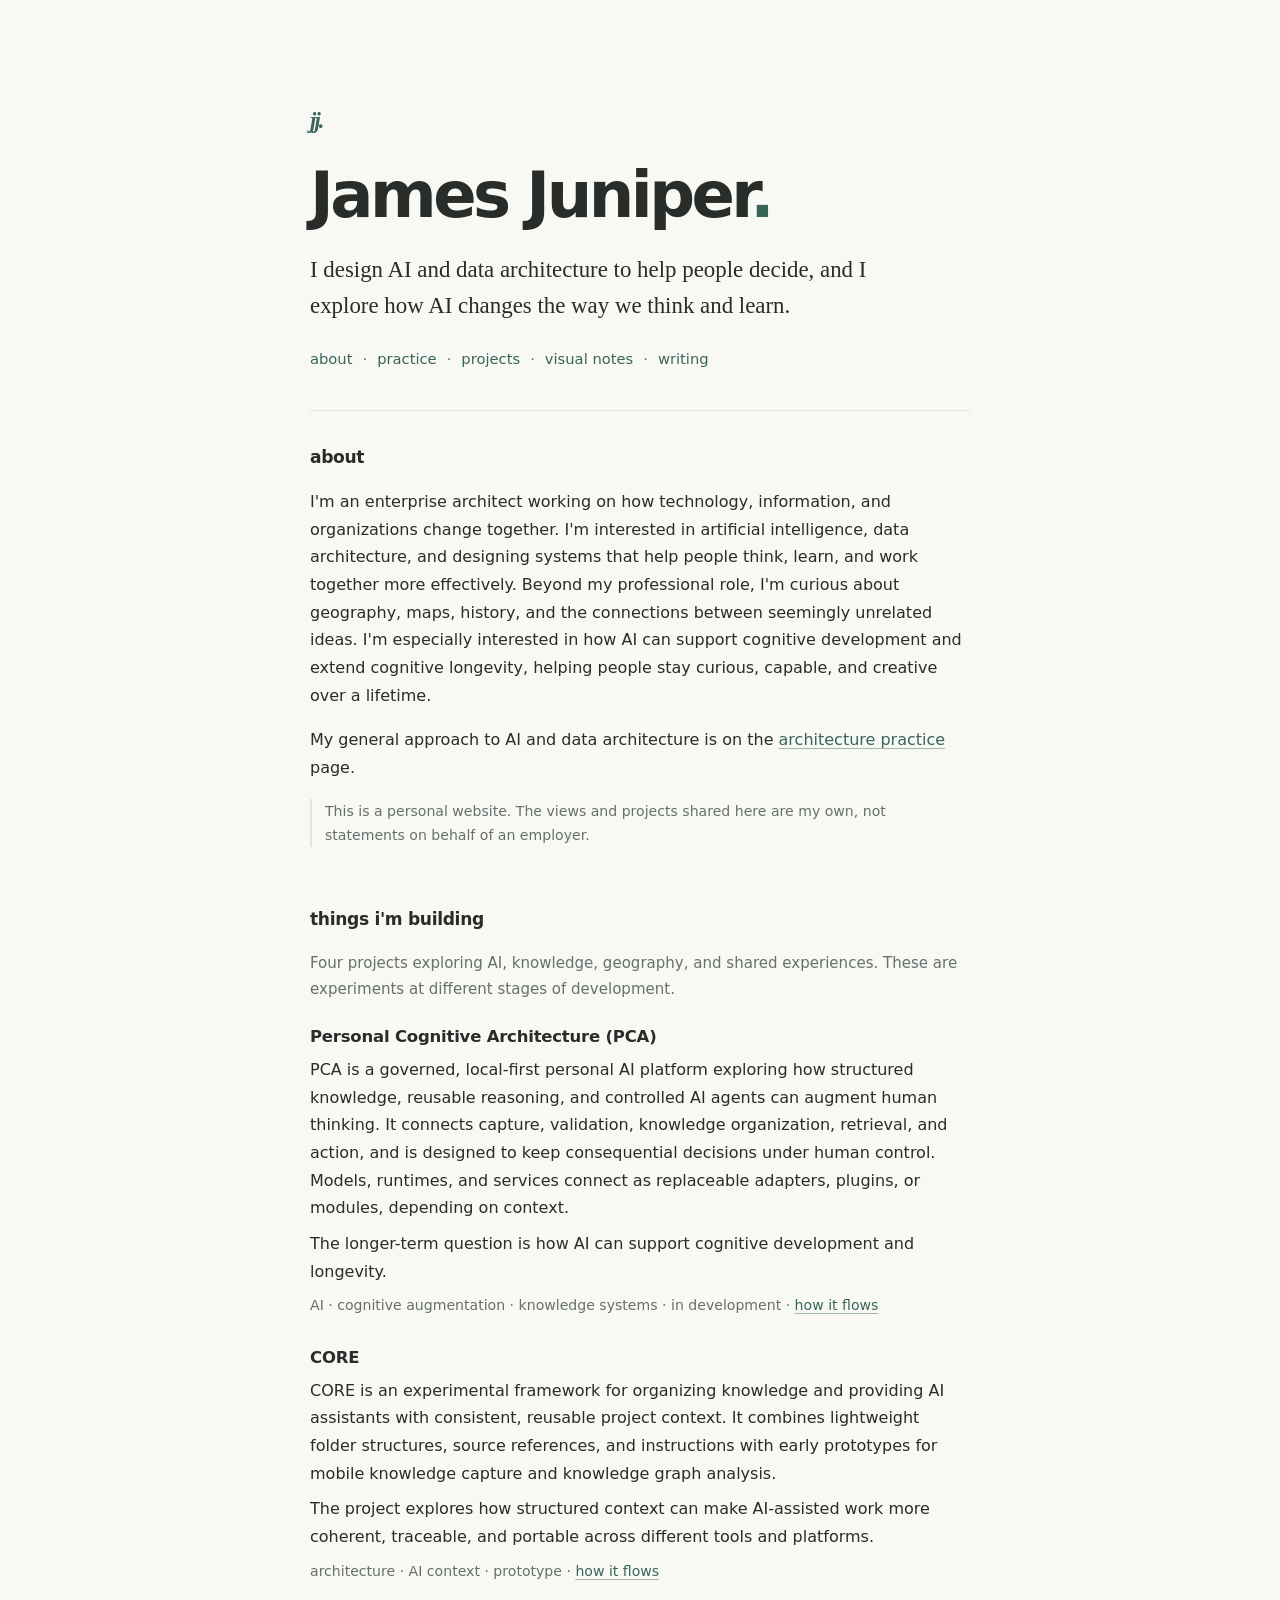
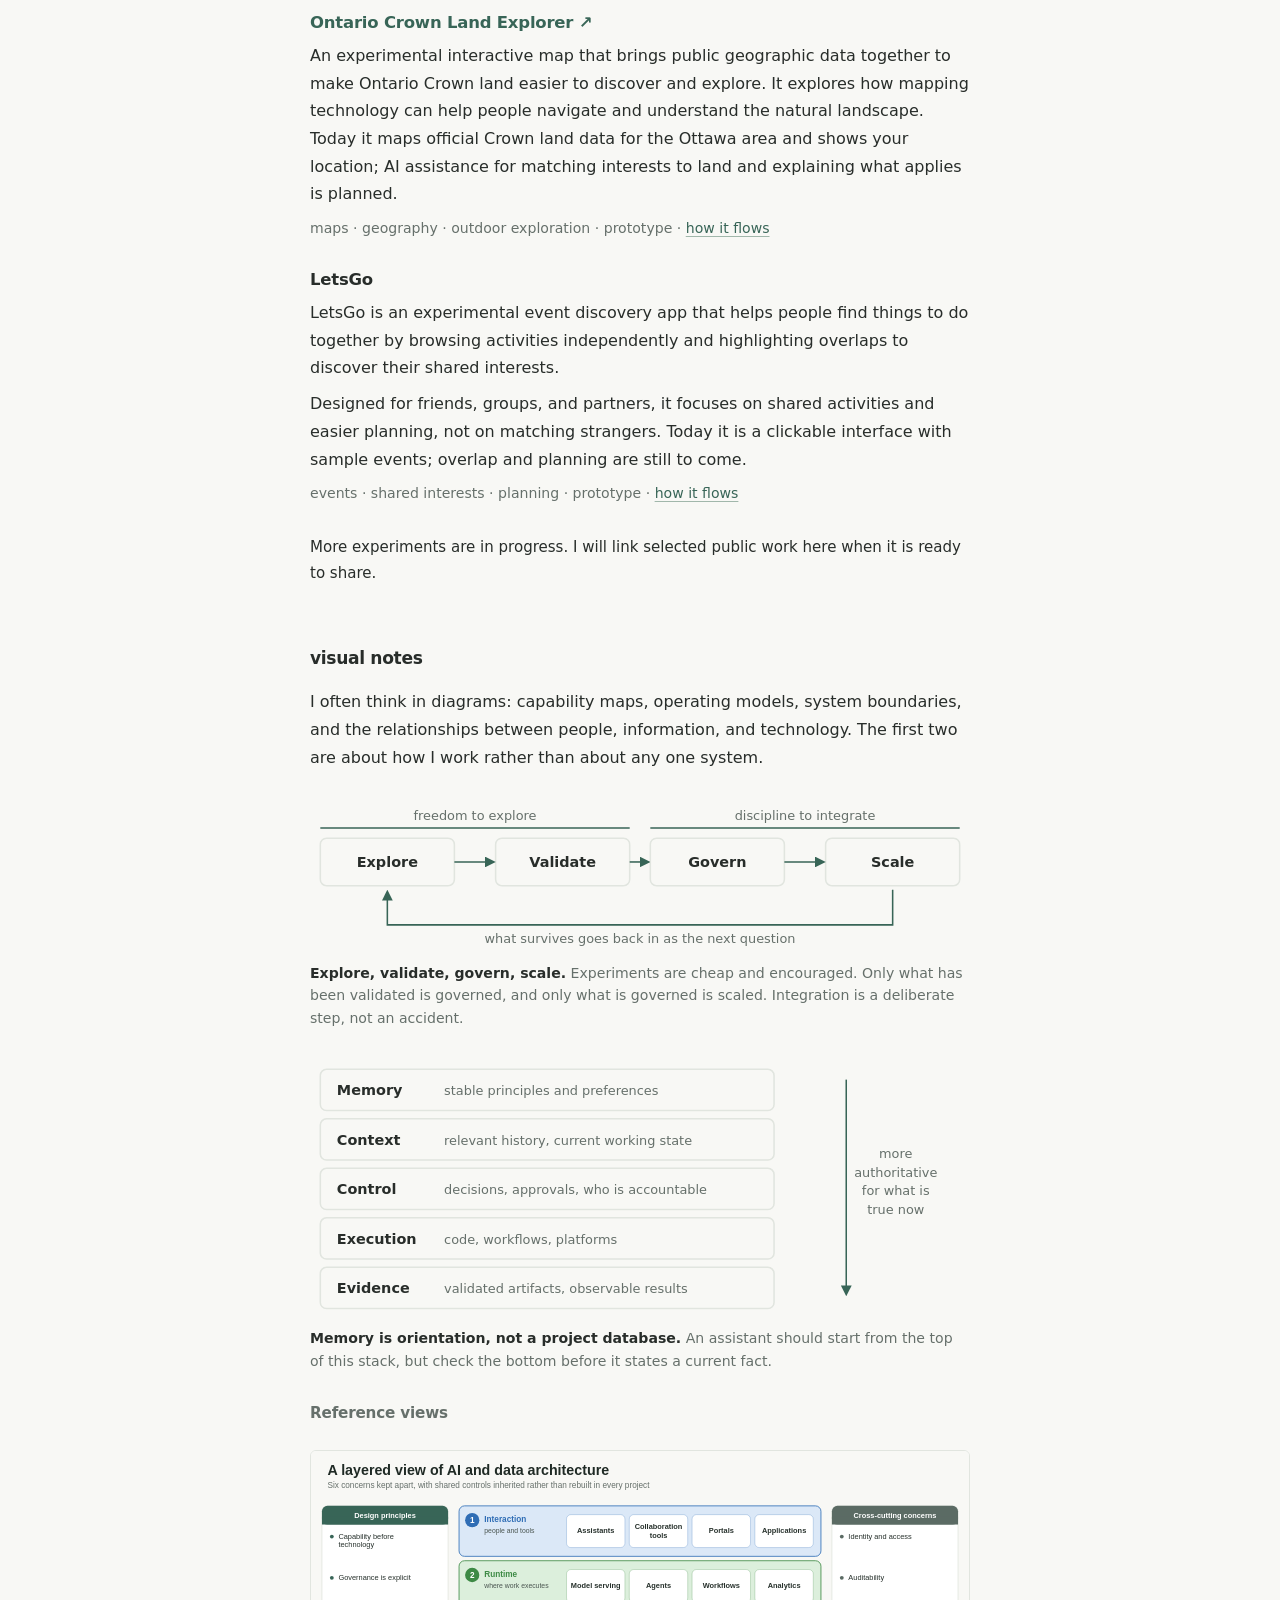
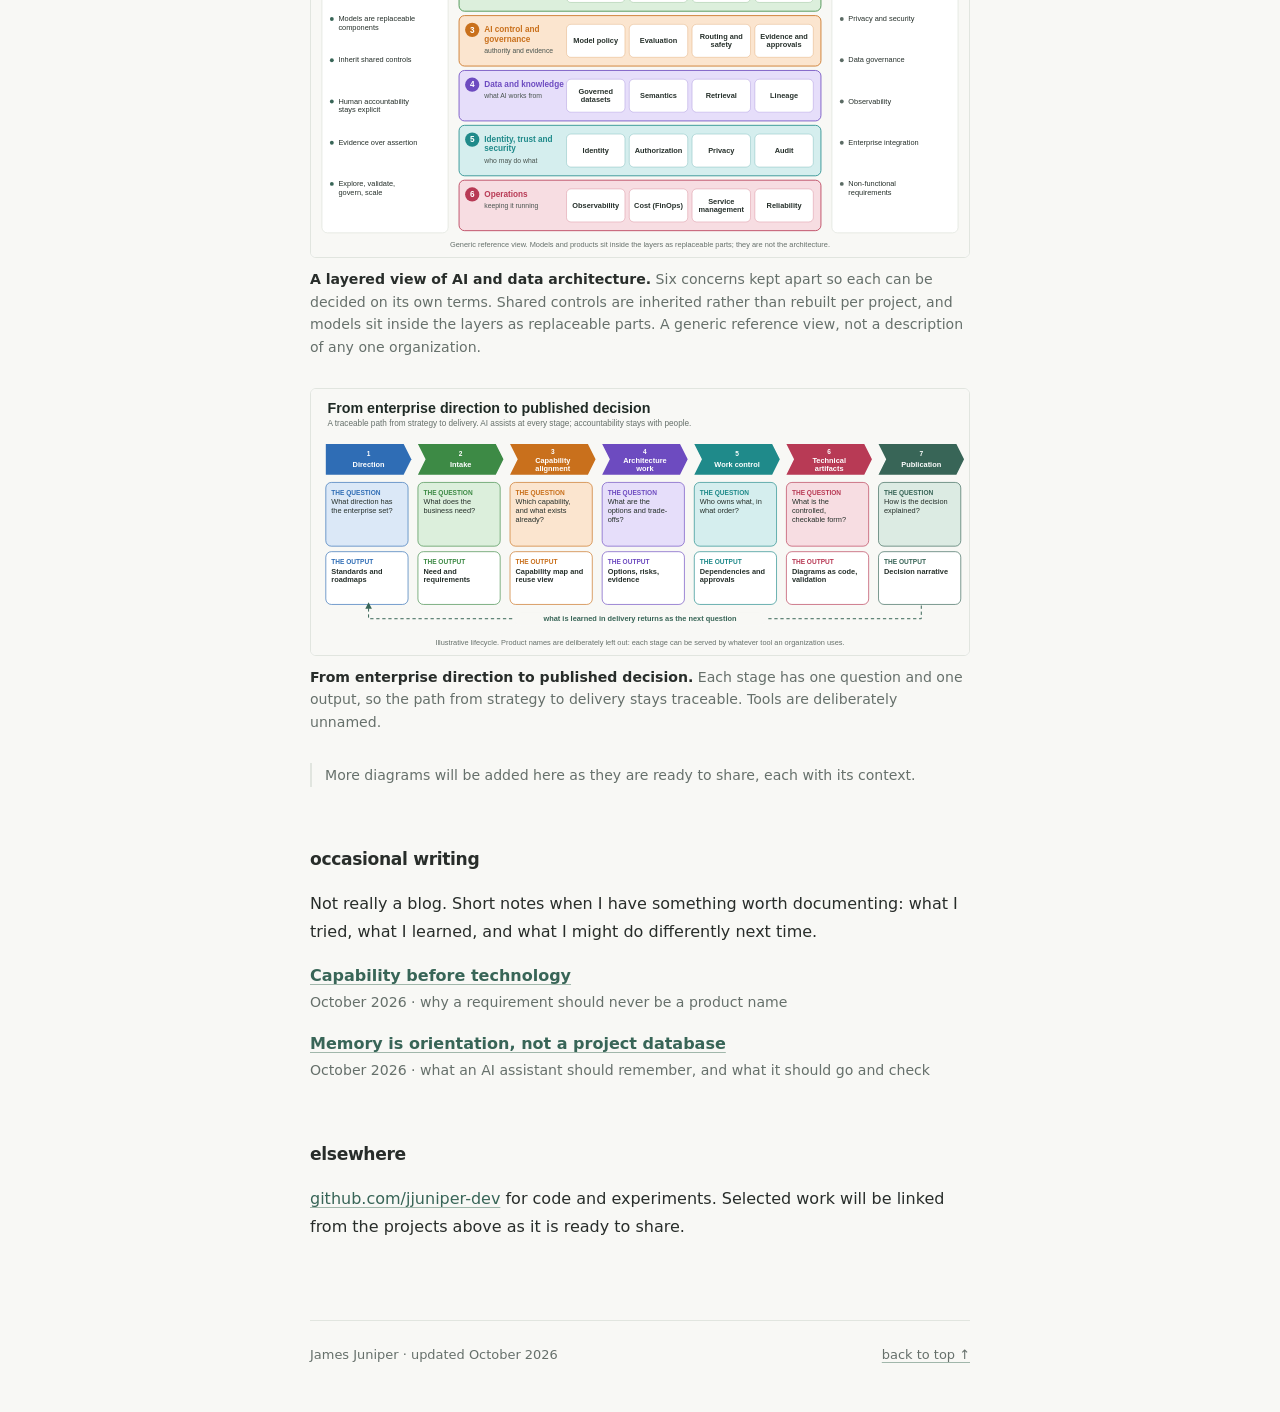
==== commit e8460298: "Reword about: "creative over a lifetime" Co-Authored-By: Claude Sonnet 5.5 <noreply@anthropic.com> C" ====
--- a/index.html
+++ b/index.html
@@ -34,7 +34,7 @@
     <main id="main">
       <section id="about" aria-labelledby="about-heading">
         <h2 id="about-heading">about</h2>
-        <p>I'm an enterprise architect working on how technology, information, and organizations change together. I'm interested in artificial intelligence, data architecture, and designing systems that help people think, learn, and work together more effectively. Beyond my professional role, I'm curious about geography, maps, history, and the connections between seemingly unrelated ideas. I'm especially interested in how AI can support cognitive development and extend cognitive longevity, helping people stay curious, capable, and creative over time.</p>
+        <p>I'm an enterprise architect working on how technology, information, and organizations change together. I'm interested in artificial intelligence, data architecture, and designing systems that help people think, learn, and work together more effectively. Beyond my professional role, I'm curious about geography, maps, history, and the connections between seemingly unrelated ideas. I'm especially interested in how AI can support cognitive development and extend cognitive longevity, helping people stay curious, capable, and creative over a lifetime.</p>
         <p>My general approach to AI and data architecture is on the <a href="practice.html">architecture practice</a> page.</p>
         <p class="aside">This is a personal website. The views and projects shared here are my own, not statements on behalf of an employer.</p>
       </section>
